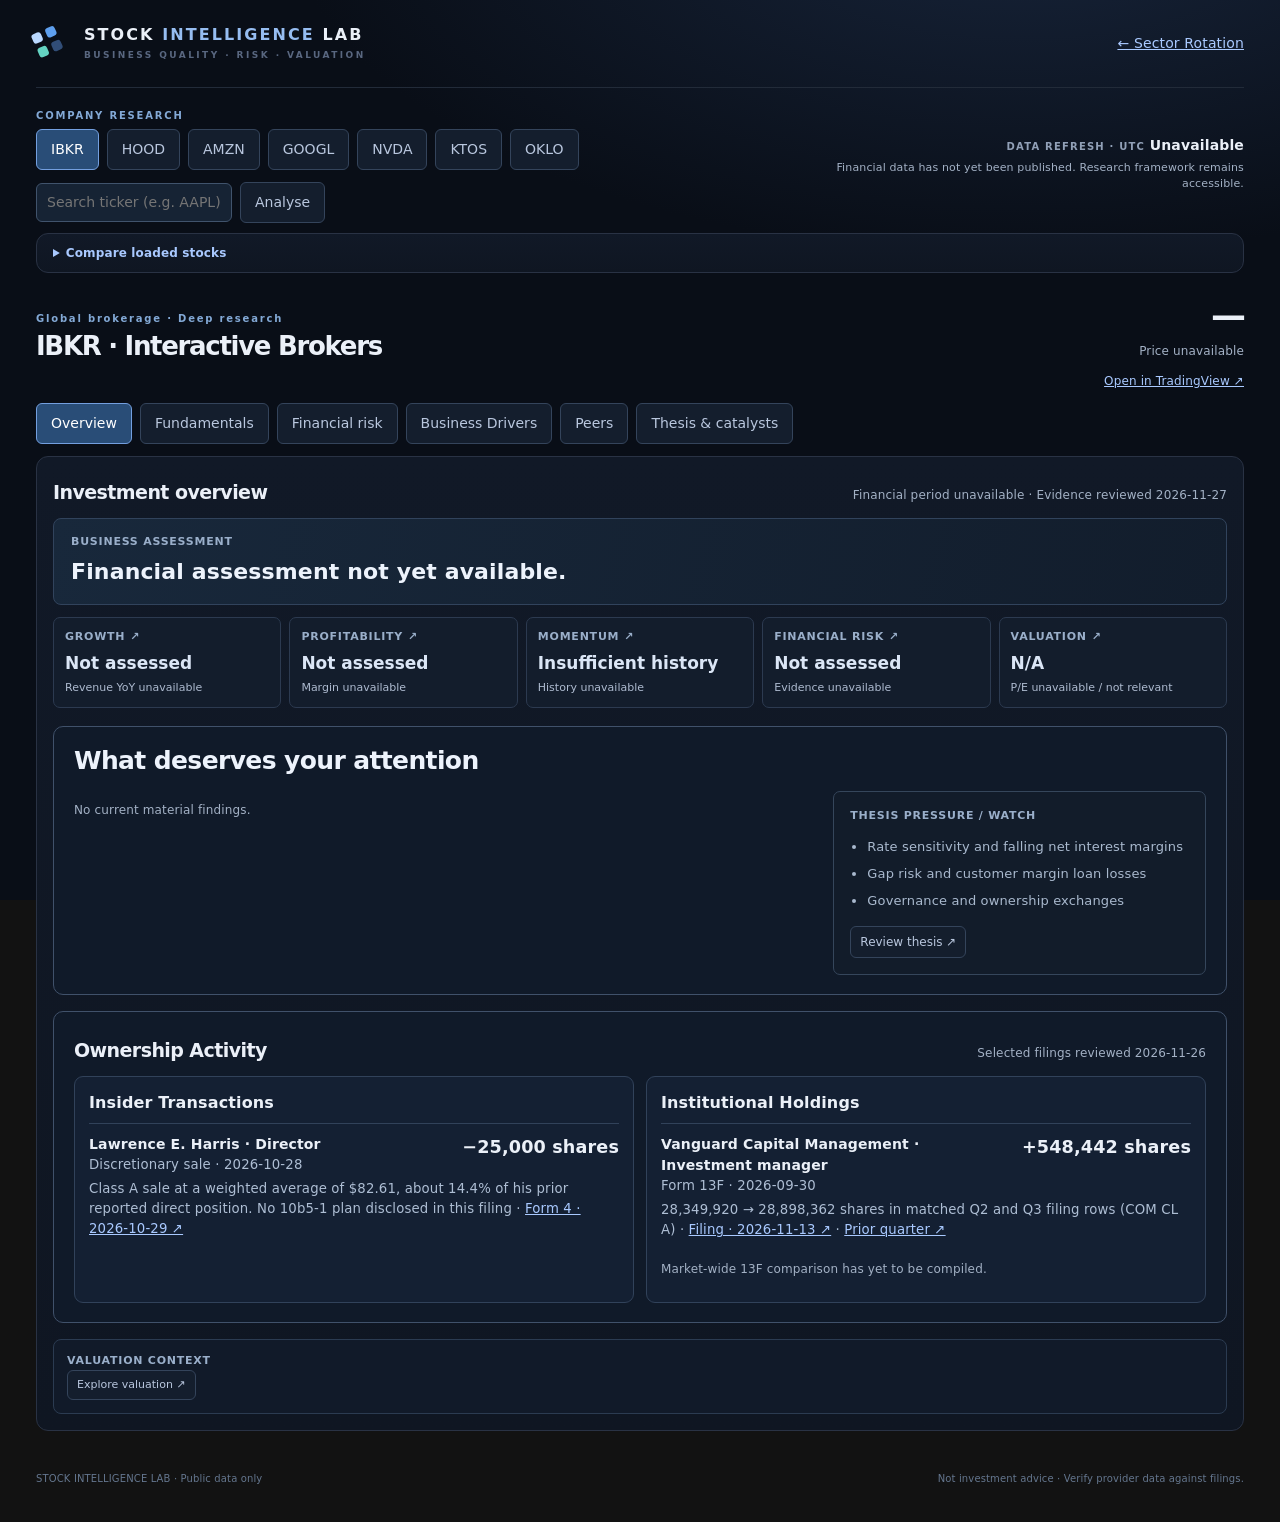
==== sector-rotation-dashboard/site/stocks.html @ 9f92ede5 "Add CME Group and Cboe to Stablish with researched exchange dashboards" ====
<!doctype html>
<html lang="en"><head><meta charset="utf-8"><meta name="viewport" content="width=device-width, initial-scale=1"><meta name="color-scheme" content="dark"><title>Stock Intelligence Lab</title><link rel="stylesheet" href="styles.css?v=3"><link rel="stylesheet" href="stocks.css?v=39"><script src="https://cdn.plot.ly/plotly-3.3.1.min.js" defer></script><script src="stocks.js?v=42" defer></script><script>window.addEventListener('error',function(e){var n=document.getElementById('startup-message');if(n)n.textContent='Dashboard could not initialize. Please reload or report this error: '+(e.message||'script unavailable');},true);</script></head>
<body><div class="app-shell"><header class="site-header"><div class="brand-wrap"><div class="brand-mark" aria-hidden="true"><span></span><span></span><span></span><span></span></div><div><div class="brand-name">STOCK <span>INTELLIGENCE</span> LAB</div><div class="brand-caption">BUSINESS QUALITY · RISK · VALUATION</div></div></div><div class="header-right"><a href="index.html">← Sector Rotation</a></div></header>
<main><section class="stock-toolbar"><div><div class="eyebrow">COMPANY RESEARCH</div><div id="watchlist" class="stock-buttons"></div><form id="ticker-form" class="ticker-form"><input id="ticker-search" aria-label="Stock ticker" placeholder="Search ticker (e.g. AAPL)" maxlength="10" autocomplete="off"><button class="stock-action" type="submit">Analyse</button></form><div id="ticker-feedback" class="ticker-feedback" aria-live="polite"></div></div><div class="stock-fresh"><span class="asof-label">DATA REFRESH · UTC</span> <strong id="freshness">Loading</strong><div id="data-status" class="stock-note"></div></div></section>
<details class="side-card universe-details"><summary>Compare loaded stocks</summary><div class="table-scroll"><table><thead><tr><th>Company</th><th>Period</th><th>Revenue YoY</th><th>Operating margin</th><th>EPS YoY</th><th>Trailing P/E</th></tr></thead><tbody id="overview"></tbody></table></div></details>
<section class="stock-head"><div><div class="eyebrow" id="industry"></div><h1 id="company"></h1><p id="question"></p></div><div class="stock-quote"><div id="price" class="stat-number"></div><div id="price-date" class="stock-note"></div><a id="tradingview-link" class="tv-link" target="_blank" rel="noopener" href="https://www.tradingview.com/">Open in TradingView ↗</a></div></section>
<div id="cards" class="summary-grid" hidden></div><nav class="stock-buttons" id="tabs" aria-label="Research sections"></nav><section class="side-card" id="panel" aria-live="polite"><p id="startup-message">Initializing stock dashboard… If this message persists, reload the page.</p></section>
<footer class="footer"><div>STOCK INTELLIGENCE LAB · Public data only</div><div>Not investment advice · Verify provider data against filings.</div></footer></main></div></body></html>
---- sector-rotation-dashboard/site/styles.css ----
:root{color-scheme:dark;--bg:#090e17;--surface:#101724;--surface2:#141d2c;--border:#293244;--border-soft:#222b39;--text:#ebf0f8;--muted:#8996ae;--faint:#596780;--accent:#c5ddfd;--green:#45d2a6;--cyan:#63bdf8;--orange:#ffbd6b;--red:#f2809b}
*{box-sizing:border-box}
html{scroll-behavior:smooth}
body{margin:0;background:radial-gradient(ellipse 90% 60% at 80% -10%,#17243a 0%,var(--bg) 64%) fixed;color:var(--text);font:14px/1.5 Inter,ui-sans-serif,system-ui,-apple-system,BlinkMacSystemFont,"Segoe UI",sans-serif;letter-spacing:.01em}
button,select,input{font:inherit}button{cursor:pointer}button:focus-visible,select:focus-visible,input:focus-visible{outline:2px solid #a2c9fc;outline-offset:3px}
.app-shell{max-width:1530px;margin:auto;padding:0 36px}
.site-header{height:88px;display:flex;align-items:center;justify-content:space-between;border-bottom:1px solid var(--border-soft)}
.brand-wrap{display:flex;gap:14px;align-items:center}.brand-mark{height:34px;width:34px;display:grid;grid-template-columns:repeat(2,10px);grid-template-rows:repeat(2,10px);gap:5px;transform:rotate(-24deg)}.brand-mark span{border-radius:3px;background:#bad8ff}.brand-mark span:nth-child(2){background:#5e9fee}.brand-mark span:nth-child(3){background:#64d3c2}.brand-mark span:nth-child(4){background:#314d77}
.brand-name{font-size:16px;letter-spacing:.13em;font-weight:850;line-height:1.25}.brand-name span{color:#96bdf1}.brand-caption{font-size:9px;font-weight:700;letter-spacing:.27em;color:var(--faint);margin-top:4px}.header-right{display:flex;align-items:center;gap:26px}.signal-indicator{display:flex;gap:10px;align-items:center;font-weight:700;font-size:11px;color:#b5c4dc;letter-spacing:.07em}.signal-dot{height:8px;width:8px;background:#6d97bf;border-radius:100%;box-shadow:0 0 0 5px #72b1ef12}.signal-indicator.live .signal-dot{background:var(--green);box-shadow:0 0 0 5px #45d2a615}.signal-indicator.demo .signal-dot{background:var(--orange)}.header-divider{width:1px;height:20px;background:var(--border)}.header-hint{font-size:11px;color:#8294b1;letter-spacing:.16em;font-weight:700}.header-hint span{color:#475975;margin:0 7px}
.intro-row{display:flex;align-items:center;justify-content:space-between;gap:25px;padding:43px 0 34px}.eyebrow,.section-kicker{font-size:10px;letter-spacing:.18em;color:#83a9d6;font-weight:850}.eyebrow-line{height:1px;width:24px;background:#6995c2;display:inline-block;vertical-align:middle;margin:0 7px}h1{font-size:clamp(28px,3.4vw,44px);font-weight:720;letter-spacing:-.05em;line-height:1.15;margin:11px 0 10px}h1 em{font-style:normal;color:#98c6ff}.intro-sub{color:#95a3b9;margin:0;font-size:13px}.asof-card{text-align:right;padding:15px 0 12px 24px;flex-shrink:0}.asof-label,.stat-top{color:#91a0b7;letter-spacing:.12em;font-size:10px;font-weight:800}.asof-date{font-size:23px;font-weight:740;letter-spacing:-.035em;margin:5px 0 0}.asof-foot{color:#7789a2;font-size:11px}
.demo-banner,.error-banner{display:flex;align-items:center;gap:16px;padding:13px 17px;border:1px solid #825a2b;background:#3e2d1d;border-radius:8px;margin-bottom:18px;color:#f8d6a3;font-size:12px}.demo-banner strong{font-size:10px;white-space:nowrap;letter-spacing:.09em}.demo-banner[hidden],.error-banner[hidden]{display:none}.error-banner{background:#402632;color:#ffb8c6;border-color:#8d4d65}
.summary-grid{display:grid;grid-template-columns:repeat(4,minmax(0,1fr));gap:13px;margin-bottom:20px}.stat-card{background:linear-gradient(135deg,#141d2c,#101724);border:1px solid var(--border);border-radius:11px;padding:21px 23px 19px;min-height:135px}.stat-top{display:flex;justify-content:space-between;align-items:center}.stat-deco{font-size:17px;color:#6a88ae}.key-dot{width:8px;height:8px;border-radius:100%;display:inline-block}.key-dot.leading{background:var(--green)}.key-dot.improving{background:var(--cyan)}.stat-number{font-size:35px;font-weight:730;letter-spacing:-.055em;line-height:1.22;margin-top:7px}.stat-desc{font-size:11px;color:#7f8ea8;margin-top:5px}
.content-grid{display:grid;grid-template-columns:minmax(0,1fr) 340px;gap:18px;align-items:stretch}.visual-card,.side-card,.timeline-card,.ranking-card{border:1px solid var(--border);background:linear-gradient(180deg,#111927,#0f1622);border-radius:12px}.visual-card{min-width:0;overflow:hidden}.panel-heading{padding:25px 27px 21px;display:flex;justify-content:space-between;align-items:center;gap:15px}.panel-heading h2,.side-card h2,.timeline-head h2{margin:5px 0 0;font-size:19px;font-weight:680;letter-spacing:-.03em}.title-suffix{font-size:9px;border:1px solid #33506d;color:#83bbf5;border-radius:4px;padding:4px 6px;margin-left:8px;vertical-align:middle;letter-spacing:.08em}.icon-button{color:#92a8c7;background:transparent;border:1px solid var(--border);border-radius:7px;padding:7px 11px;font-size:15px}.icon-button span{font-size:11px;margin-left:5px}.icon-button:hover,.step-button:hover{border-color:#759aca;color:#d3e5fb}.controls-row{display:flex;gap:16px;align-items:end;padding:0 27px 12px;flex-wrap:wrap}.control-group{display:flex;flex-direction:column;gap:7px;color:#73869e;font-weight:800;letter-spacing:.12em;font-size:10px}select{appearance:none;border:1px solid #334159;background:#1b2637;color:#e2edf8;padding:10px 32px 10px 12px;min-width:148px;border-radius:7px;font-size:12px;font-weight:650;letter-spacing:0;background-image:url("data:image/svg+xml,%3Csvg xmlns='http://www.w3.org/2000/svg' width='10' height='7'%3E%3Cpath d='M1 1l4 4 4-4' fill='none' stroke='%239eb0c7' stroke-width='1.4'/%3E%3C/svg%3E");background-repeat:no-repeat;background-position:right 12px center}.panel-help{color:#6c829e;margin-left:auto;font-size:10px;white-space:nowrap;margin-bottom:10px}.help-icon{border:1px solid #536880;border-radius:50%;width:13px;height:13px;display:inline-flex;align-items:center;justify-content:center;font-size:9px;margin-right:3px}
.chart{width:100%;height:580px;min-height:420px}.chart .modebar{right:12px !important}.chart-foot{display:flex;align-items:center;justify-content:space-between;gap:12px;border-top:1px solid #243043;padding:15px 25px;color:#6e8199;font-size:9px;font-weight:800;letter-spacing:.09em;flex-wrap:wrap}.axis-x{color:#80b6fc}.axis-y{color:#64d7ab}.axis-divider{color:#45566b;margin:0 9px}.arrow-icon{color:#9eb9d9;margin-left:4px}
.side-column{display:flex;flex-direction:column;gap:18px}.side-card{padding:25px 22px}.side-title-row{display:flex;justify-content:space-between;align-items:center;gap:8px}.side-title-row h2{margin-top:6px}.side-description{font-size:11px;color:#8294ab;margin:10px 0 15px}.text-button{border:0;background:none;color:#a1c8fa;font-size:11px;padding:2px 0;font-weight:700}.text-button:hover{text-decoration:underline}.sector-filters{display:grid;grid-template-columns:1fr 1fr;gap:9px}.sector-filter{display:flex;align-items:center;gap:8px;text-align:left;padding:10px 9px;min-height:43px;border:1px solid #35435a;background:#172233;border-radius:7px;color:#c8d7e9;transition:background .12s,border .12s,opacity .12s}.sector-filter:hover{border-color:#7f9abd}.sector-filter[aria-pressed="false"]{background:#111a28;opacity:.48;color:#889ab3}.sector-ticker{font-size:12px;font-weight:800;letter-spacing:.025em}.sector-dot{height:7px;width:7px;flex:none;border-radius:50%;background:#647895}.sector-filter[aria-pressed="true"] .sector-dot{background:var(--green)}.filter-footer{display:flex;justify-content:space-between;align-items:center;margin-top:20px;gap:8px}.filter-footer span{font-size:10px;color:#5f728c}.movers-card{flex:1;min-height:200px}.moves-list{display:flex;flex-direction:column;gap:12px;margin-top:20px}.move-row{padding:11px 12px;border:1px solid #29394c;background:#14202e;border-radius:7px}.move-top{display:flex;justify-content:space-between;align-items:center;gap:6px}.move-sym{font-size:12px;font-weight:850}.move-now{color:#a8b9d1;font-size:10px}.move-desc{font-size:11px;color:#8d9eb5;margin-top:5px}.move-arrow{color:#7da6d1;margin:0 4px}.small-note{font-size:10px;color:#718198;line-height:1.45;margin:18px 0 0}.empty-moves{color:#7890aa;font-size:12px;padding:14px 0}
.timeline-card{padding:25px 28px 22px;margin-top:18px}.timeline-head{display:flex;align-items:center;justify-content:space-between;gap:12px}.timeline-date{background:#1c2b40;border:1px solid #39506b;color:#c8dffc;font-weight:800;font-size:13px;padding:9px 15px;border-radius:7px;letter-spacing:.04em}.timeline-controls{display:flex;align-items:center;gap:13px;margin-top:22px}.play-button,.step-button,.latest-button{background:#1b2b40;border:1px solid #405674;color:#d4e5fa;padding:10px 15px;border-radius:7px;white-space:nowrap;font-weight:750;font-size:12px}.play-button{background:#a9cef7;color:#102136;border-color:#a9cef7;min-width:98px}.play-button span{margin-left:5px}.step-button{font-size:24px;line-height:20px;padding:7px 13px}.latest-button{margin-left:8px}.timeline-controls input[type=range]{width:100%;flex:1;min-width:70px;accent-color:#9fcefc;cursor:pointer}.timeline-range-labels{display:flex;justify-content:space-between;gap:9px;font-size:10px;color:#657a96;font-weight:700;letter-spacing:.08em;margin:10px 135px 0 140px}
.ranking-card{margin-top:18px;overflow:hidden}.ranking-heading{padding-bottom:18px}.rank-caption{font-size:10px;font-weight:760;color:#617893;letter-spacing:.065em}.table-scroll{overflow-x:auto}table{border-collapse:collapse;width:100%;white-space:nowrap}thead{background:#141e2c;border-top:1px solid #293546;border-bottom:1px solid #293546}th{padding:13px 25px;font-size:10px;font-weight:800;letter-spacing:.1em;color:#8192ab;text-align:left}th button{border:0;background:none;color:inherit;font-size:inherit;font-weight:inherit;letter-spacing:inherit;cursor:pointer;padding:0}th button.active-sort{color:#c5e0fd}.sort-hint{color:#506981;margin-left:4px}.right{text-align:right}td{padding:15px 25px;border-bottom:1px solid #243042;color:#c8d6e8;font-size:12px;font-variant-numeric:tabular-nums}tbody tr:last-child td{border-bottom:0}tbody tr:hover{background:#1b293b;cursor:pointer}tbody tr.spotlight{background:#223451}tbody tr:focus-visible{outline:2px solid #9dcfff;outline-offset:-2px}.ticker-cell{display:flex;align-items:center;gap:12px}.ticker-avatar{background:#20334c;border:1px solid #34506d;color:#bcd7fc;display:inline-flex;align-items:center;justify-content:center;width:35px;height:29px;border-radius:5px;font-size:10px;font-weight:800}.ticker-main{font-size:12px;font-weight:820;color:#e0ecf8}.ticker-secondary{font-size:10px;color:#73849e;margin-top:2px}.q-pill{display:inline-flex;align-items:center;gap:6px;padding:5px 9px;border-radius:4px;font-size:10px;font-weight:800;background:#182d2b;color:var(--green)}.q-pill.weakening{background:#342d26;color:var(--orange)}.q-pill.lagging{background:#352632;color:var(--red)}.q-pill.improving{background:#1a2d3d;color:var(--cyan)}.q-pill::before{content:"";width:5px;height:5px;border-radius:50%;background:currentColor}.pos{color:#67ddae}.neg{color:#f491a7}.number-cell{font-size:12px;font-weight:750}.loading-table{text-align:center;color:#7186a1;padding:32px}.sparkline{display:inline-block;width:86px;height:25px;vertical-align:middle}.sparkline polyline{stroke:#8aaaca;fill:none;stroke-width:1.8;stroke-linecap:round;stroke-linejoin:round}
.footer{display:flex;align-items:center;justify-content:space-between;gap:15px;padding:30px 0 36px;margin-top:10px;color:#64768e;font-size:10px;flex-wrap:wrap}.footer strong{color:#a4b8d2;font-weight:850;letter-spacing:.12em}.footer-dot{padding:0 9px;color:#47617b}
@media(max-width:1150px){.content-grid{grid-template-columns:minmax(0,1fr) 290px}.sector-filters{grid-template-columns:1fr 1fr}.side-card{padding:22px 16px}.chart{height:540px}.app-shell{padding:0 24px}.stat-card{padding:19px 16px}.stat-desc{font-size:10px}}
@media(max-width:900px){.content-grid{grid-template-columns:1fr}.side-column{display:grid;grid-template-columns:1fr 1fr}.chart{height:540px}.sector-filters{grid-template-columns:repeat(3,1fr)}.timeline-range-labels{margin-left:0;margin-right:0}.panel-help{margin-left:0}}
@media(max-width:660px){.app-shell{padding:0 14px}.site-header{height:73px}.brand-name{font-size:13px}.brand-caption{font-size:7px}.brand-mark{transform:rotate(-24deg) scale(.78);margin-left:-2px;margin-right:-4px}.header-divider,.header-hint{display:none}.signal-indicator{font-size:9px}.intro-row{padding:30px 0 23px;align-items:end}.intro-sub{max-width:290px;font-size:12px}.asof-card{padding:0 0 2px}.asof-label{font-size:8px}.asof-date{font-size:16px}.asof-foot{font-size:9px}.summary-grid{grid-template-columns:repeat(2,minmax(0,1fr));gap:9px}.stat-card{min-height:115px;padding:15px}.stat-number{font-size:29px}.stat-top{font-size:9px}.stat-desc{font-size:10px}.panel-heading{padding:18px 16px}.panel-heading h2{font-size:16px}.controls-row{padding:0 14px 8px;gap:10px}.control-group{flex:1;min-width:125px}.control-group select{width:100%;min-width:0}.panel-help{display:none}.chart{height:410px;min-height:400px}.chart-foot{padding:13px 16px;font-size:8px}.side-column{display:flex}.sector-filters{grid-template-columns:repeat(2,1fr)}.side-card{padding:20px 17px}.timeline-card{padding:22px 16px}.timeline-head h2{font-size:16px}.timeline-date{font-size:11px;padding:6px 9px}.timeline-controls{gap:6px;flex-wrap:wrap}.play-button{min-width:80px}.step-button{padding:6px 9px}.latest-button{padding:9px;font-size:10px;margin-left:0}.timeline-controls input[type=range]{order:1;flex-basis:100%;margin:8px 0}.timeline-range-labels{font-size:8px}.ranking-heading{align-items:start}.rank-caption{font-size:8px;text-align:right;max-width:130px}.ranking-card th,.ranking-card td{padding:12px 14px}.footer{font-size:9px;padding-bottom:22px}.demo-banner{align-items:start;flex-direction:column;gap:5px} }

.sector-name-sr{position:absolute;width:1px;height:1px;overflow:hidden;clip:rect(0,0,0,0)}

.sector-filters.full-names{grid-template-columns:1fr}.sector-filters.full-names .sector-ticker{overflow-wrap:anywhere}.sector-dot{width:9px;height:9px}.sector-filter[aria-pressed="false"] .sector-dot{opacity:.45}

/* Compact standings: keep all ten trading-context columns visible on desktop. */
#standings-table th,#standings-table td{padding:10px clamp(5px,0.7vw,12px);letter-spacing:0}
#standings-table th{font-size:10px}
#standings-table td{font-size:11px}
#standings-table .ticker-cell{gap:6px}
#standings-table .ticker-main{max-width:118px;white-space:normal;line-height:1.25;font-size:11px}
#standings-table .ticker-avatar{flex-shrink:0}
#standings-table .q-pill{padding:4px 6px;font-size:9px;gap:4px}
#standings-table .sort-hint{margin-left:2px;font-size:9px}
#standings-table .direction-cell{text-align:center;font-size:19px;line-height:1;color:#cbdcf0}
.pace{display:inline-block;font-size:11px;font-weight:750}
.pace-crawl{color:#9aa8bc}.pace-walk{color:#8ec9f5}.pace-run{color:#ffd28a}
---- sector-rotation-dashboard/site/stocks.css ----
a{color:#a9c9ff}.stock-buttons{display:flex;flex-wrap:wrap;gap:8px;margin:12px 0}.stock-buttons button,.stock-action{font:inherit;color:#b9c7de;background:#141e2d;border:1px solid #34445b;border-radius:6px;padding:9px 14px;cursor:pointer}.stock-buttons button[aria-pressed=true]{background:#294d77;color:#fff;border-color:#739fdf}.stock-head{display:flex;justify-content:space-between;align-items:center;margin:28px 0 12px;gap:12px}.stock-head h1{font-size:30px;margin:6px 0}.stock-head p{color:#aebbd0;max-width:850px}.stock-grid{display:grid;grid-template-columns:repeat(auto-fit,minmax(260px,1fr));gap:14px;margin:14px 0}.stock-item{padding:16px;border:1px solid #2b3b51;border-radius:8px;background:#111a29}.stock-item h3{font-size:14px;color:#d5e2f5;margin:0 0 10px}.stock-item p,.stock-item li{line-height:1.6;font-size:13px;color:#b9c7da}.stock-chart{height:320px;min-width:0}.stock-note{color:#a3b1c5;font-size:12px;line-height:1.5;margin:10px 0}.stock-warn{color:#e3b77a}.stock-good{color:#7bd8b2}#panel h2{margin-bottom:12px}#panel table{width:100%}#panel textarea{width:100%;min-height:150px;color:#e3ecfa;background:#0b101a;border:1px solid #34445b;padding:12px;border-radius:6px;font:inherit;box-sizing:border-box}#panel label{display:block;margin:12px 0}#panel select{padding:8px}#overview tr{cursor:pointer}#overview tr:hover{background:#1d2d40}@media(max-width:700px){.stock-head{align-items:flex-start;flex-direction:column}.stock-chart{height:260px}.header-right{font-size:12px}}
/* Overview v2: compact, visual, drill-down first */
.stock-toolbar{display:flex;align-items:center;justify-content:space-between;gap:20px;margin:20px 0 10px}.stock-toolbar .stock-buttons{margin:6px 0}.stock-fresh{text-align:right;max-width:390px}.stock-fresh .stock-note{margin:4px 0;font-size:11px}.universe-details{padding:10px 16px!important;margin:0 0 12px}.universe-details summary{cursor:pointer;color:#a9c9ff;font-size:12px;font-weight:600}.universe-details[open] summary{margin-bottom:12px}.stock-head{margin:15px 0 10px}.stock-head h1{font-size:26px}.stock-head p{margin:4px 0;font-size:13px}.stock-quote{text-align:right;white-space:nowrap}.stock-quote .stock-note{margin:4px 0}.overview-panel{padding:16px!important}.overview-caption{display:flex;justify-content:space-between;align-items:baseline;gap:10px}.overview-caption span{font-size:12px;color:#a3b1c5}.overview-grid{display:grid;grid-template-columns:repeat(4,minmax(0,1fr));gap:10px}.overview-tile{display:flex;flex-direction:column;align-items:stretch;gap:6px;min-width:0;text-align:left;padding:14px;background:#111a29;border:1px solid #2b3b51;border-radius:8px;color:#c6d2e4;font:inherit;cursor:pointer;transition:border-color .15s,background .15s}.overview-tile:hover,.overview-tile:focus-visible{border-color:#739fdf;background:#18263b}.tile-kicker{font-size:11px;letter-spacing:.07em;text-transform:uppercase;font-weight:650;color:#9aafca;display:flex;justify-content:space-between;gap:5px}.tile-value{font-size:26px;font-weight:700;line-height:1.2;color:#e3ecfa;font-variant-numeric:tabular-nums}.tile-value.positive{color:#7bd8b2}.tile-value.negative{color:#f09595}.tile-value.caution{color:#e3b77a}.tile-context{font-size:12px;line-height:1.45;color:#aebbd0;min-height:34px}.tile-extra{font-size:12px;color:#a3b1c5;line-height:1.4;min-height:36px;margin-top:auto}.mini-spark{width:100%;height:42px;margin-top:auto;overflow:visible}.spark-empty{height:42px;font-size:11px;color:#78899f;display:flex;align-items:center}.overview-bottom{display:grid;grid-template-columns:1.5fr 1fr;gap:12px;margin-top:12px}.overview-bottom>div{border:1px solid #2b3b51;border-radius:8px;padding:12px 14px;background:#111a29}.overview-bottom ul{margin:7px 0 0;padding-left:18px;color:#b9c7da;font-size:12px;line-height:1.6}.overview-bottom p{font-size:13px;color:#b9c7da;margin:8px 0}.overview-bottom .stock-action{font-size:12px;padding:6px 9px;margin-top:4px}#cards[hidden]{display:none!important}@media(max-width:1000px){.overview-grid{grid-template-columns:repeat(2,minmax(0,1fr))}}@media(max-width:600px){.stock-toolbar{align-items:flex-start;flex-direction:column;gap:6px}.stock-fresh{text-align:left}.overview-bottom{grid-template-columns:1fr}.overview-tile{padding:10px}.tile-value{font-size:21px}.tile-context{min-height:0}.stock-quote{text-align:left}}

/* Hybrid cockpit + thesis intelligence */
.assessment-banner{padding:15px 17px;border:1px solid #31435c;background:linear-gradient(105deg,#18283b,#121d2c);border-radius:8px;margin:0 0 12px}.assessment-banner h3{font-size:22px;color:#edf3fc;margin:7px 0 4px;line-height:1.25}.assessment-banner p{font-size:13px;line-height:1.5;color:#b9c7db;margin:4px 0}.assessment-banner .assessment-question{color:#91a7c4;font-size:12px}.summary-strip{display:grid;grid-template-columns:repeat(5,minmax(0,1fr));gap:8px;margin-bottom:18px}.summary-tile{background:#131d2c;border:1px solid #2c3a50;border-radius:7px;padding:11px;text-align:left;color:#dbe6f6;display:flex;flex-direction:column;gap:7px;cursor:pointer;min-width:0;font:inherit}.summary-tile:hover,.quarter-chart:hover,.finding:hover,.summary-tile:focus-visible,.quarter-chart:focus-visible,.finding:focus-visible{border-color:#739fdf;background:#1a2940}.summary-tile strong{font-size:17px;line-height:1.2;overflow-wrap:anywhere}.summary-tile .tile-context{min-height:0;font-size:11px}.positive{color:#70d5bd}.negative{color:#ef9299}.caution{color:#e8b365}.hybrid-main{display:grid;grid-template-columns:minmax(0,1.45fr) minmax(0,1fr);gap:16px;margin:8px 0 16px}.momentum-block,.findings-block{min-width:0}.hybrid-main .section-kicker{margin:0 0 9px}.four-chart-grid{display:grid;grid-template-columns:repeat(2,minmax(0,1fr));gap:9px}.quarter-chart{display:flex;flex-direction:column;gap:7px;background:#111a29;border:1px solid #2b3b51;border-radius:8px;color:#cbd8eb;text-align:left;padding:11px;min-width:0;cursor:pointer;font:inherit}.quarter-chart svg{width:100%;height:auto;max-height:135px;overflow:visible}.chart-caption{font-size:10px;color:#91a4bf}.findings-list{display:grid;gap:6px}.finding{display:grid;grid-template-columns:9px 1fr 12px;gap:9px;align-items:start;padding:10px;background:#111a29;border:1px solid #2b3b51;border-radius:7px;text-align:left;color:#dbe6f6;cursor:pointer;font:inherit}.finding strong{display:block;font-size:12px;line-height:1.4}.finding small{display:block;font-size:11px;color:#a9b9ce;line-height:1.45;margin-top:3px}.finding-dot{width:7px;height:7px;border-radius:50%;margin-top:5px;background:#8093aa}.finding-dot.positive{background:#70d5bd}.finding-dot.caution{background:#e8b365}.finding-arrow{color:#8093aa}.diligence{margin-top:9px;padding:10px 12px;border:1px solid #2b3b51;border-radius:7px;background:#111a29}.diligence ul{padding-left:17px;margin:7px 0;font-size:11px;line-height:1.5;color:#a9b9ce}.hybrid-bottom{display:grid;grid-template-columns:1fr 1fr;gap:12px}.valuation-visual,.drilldown{padding:13px;background:#111a29;border:1px solid #2b3b51;border-radius:8px;min-width:0}.valuation-visual>strong{display:block;font-size:24px;color:#e3ecfa;margin:8px 0}.valuation-sub{font-size:13px;font-weight:400;color:#9aafca}.valuation-visual svg{width:100%;max-height:98px}.valuation-visual p,.drilldown p{font-size:11px;line-height:1.5;color:#a9b9ce;margin:5px 0 9px}.drill-grid{display:grid;grid-template-columns:1fr 1fr;gap:7px;margin:12px 0}.drill-grid button{text-align:left;font-size:11px;padding:8px}.diligence button,.valuation-visual button{font-size:11px;padding:6px 9px}.stock-fresh{max-width:420px}@media(max-width:1100px){.summary-strip{grid-template-columns:repeat(3,minmax(0,1fr))}}@media(max-width:800px){.hybrid-main,.hybrid-bottom{grid-template-columns:1fr}.summary-strip{grid-template-columns:repeat(3,minmax(0,1fr))}}@media(max-width:480px){.summary-strip{grid-template-columns:repeat(2,minmax(0,1fr))}.quarter-chart{padding:6px}.quarter-chart .tile-kicker{font-size:9px}.assessment-banner h3{font-size:18px}}

/* v5: attention-led overview; no duplicate charts or drilldown navigation */
.attention-section{margin:14px 0 16px;padding:19px 20px;border:1px solid #40516a;border-radius:10px;background:#101a29}.attention-heading{display:flex;align-items:center;justify-content:space-between;gap:12px;margin-bottom:15px}.attention-heading .section-kicker{margin-bottom:5px;color:#a4b8d2}.attention-heading h2{font-size:25px;line-height:1.2;color:#edf3fc;margin:0!important;letter-spacing:-.025em}.attention-count{font-size:12px;color:#a6b8cf;white-space:nowrap}.attention-content{display:grid;grid-template-columns:minmax(0,2fr) minmax(245px,1fr);gap:14px;align-items:start}.attention-content .findings-list{grid-template-columns:repeat(2,minmax(0,1fr));gap:11px}.attention-content .finding{grid-template-columns:34px minmax(0,1fr) 10px;gap:11px;min-height:124px;padding:15px;background:#172235;border:1px solid #32455d;border-left:3px solid #8194ad;align-items:start}.attention-content .finding-caution{background:#241f1c;border-color:#594632;border-left-color:#e8b365}.attention-content .finding-positive{background:#142722;border-color:#2f5149;border-left-color:#70d5bd}.attention-content .finding:hover,.attention-content .finding:focus-visible{border-color:#8db4e9;filter:brightness(1.12)}.finding-symbol{display:grid;place-items:center;width:32px;height:32px;background:#253449;color:#b9c9dd;border-radius:7px;font-size:21px;font-weight:750}.finding-caution .finding-symbol{background:#463625;color:#f2c37f}.finding-positive .finding-symbol{background:#22443a;color:#86e2c6}.finding-label{display:block;font-size:9px;font-weight:700;letter-spacing:.07em;color:#a7b9ce;margin-bottom:5px}.finding-caution .finding-label{color:#e8b365}.finding-positive .finding-label{color:#70d5bd}.attention-content .finding strong{font-size:16px;line-height:1.25;color:#edf3fc}.attention-content .finding small{font-size:13px;line-height:1.5;color:#c3cfdf;margin-top:7px}.attention-content .finding-arrow{font-size:20px;line-height:1.1}.attention-content .diligence{margin:0;padding:16px;background:#121c2a;border-color:#35465b}.attention-content .diligence .tile-kicker{font-size:11px}.attention-content .diligence ul{font-size:13px;line-height:1.55;margin:12px 0;padding-left:17px}.attention-content .diligence li+li{margin-top:7px}.attention-content .diligence button{font-size:12px;margin-top:3px}.valuation-section{margin-top:12px}.valuation-section .valuation-visual{max-width:none}.valuation-section .valuation-visual svg{max-width:520px;display:block}.detail-quarter-grid{grid-template-columns:repeat(4,minmax(0,1fr));margin:9px 0 18px}.assessment-banner .assessment-question{font-size:13px;margin-top:7px}@media(max-width:1100px){.attention-content{grid-template-columns:1fr}.attention-content .diligence{margin-top:2px}.detail-quarter-grid{grid-template-columns:repeat(2,minmax(0,1fr))}}@media(max-width:650px){.attention-section{padding:13px}.attention-heading{align-items:flex-start;flex-direction:column;gap:5px}.attention-heading h2{font-size:21px}.attention-content .findings-list{grid-template-columns:1fr}.attention-content .finding{min-height:0;padding:12px}.attention-content .finding strong{font-size:15px}}

/* v6: fundamentals — analytical findings and trend-coloured financials */
.fund-section{margin:20px 0 26px}.fund-section h3{font-size:20px;color:#e2ebf8;margin:6px 0 12px}.fund-findings{display:grid;grid-template-columns:repeat(3,minmax(0,1fr));gap:10px}.fund-finding{background:#131e2d;border:1px solid #33435a;border-left:3px solid #8093aa;border-radius:8px;padding:14px;min-width:0}.fund-finding.caution{border-left-color:#e8b365;background:#241f1c}.fund-finding.positive{border-left-color:#70d5bd;background:#142722}.fund-finding-top{display:flex;flex-direction:column;gap:5px}.fund-finding-top strong{font-size:15px;color:#e3ecf9}.fund-finding-top span{font-size:11px;color:#aebfd5;font-weight:650;text-transform:uppercase;letter-spacing:.04em}.fund-finding.caution .fund-finding-top span{color:#e8b365}.fund-finding.positive .fund-finding-top span{color:#70d5bd}.fund-finding p{font-size:13px;color:#b9c8db;line-height:1.5;margin:8px 0 0}.fund-table th[scope=row]{text-align:left;text-transform:none;letter-spacing:0;font-size:12px;font-weight:600;color:#d9e4f3;white-space:nowrap}.fund-table td{text-align:right;font-variant-numeric:tabular-nums;white-space:nowrap;font-weight:550}.fund-table thead th:not(:first-child){text-align:right}.trend-good{color:#70d5bd!important}.trend-bad{color:#ef9299!important}.trend-muted{color:#a6b3c6!important}.trend-investigate{color:#e8b365!important}.trend-legend{display:flex;flex-wrap:wrap;gap:18px;font-size:12px;margin:0 0 12px}.trend-legend span:before{content:'●';margin-right:6px;font-size:10px}.fund-table-heading{display:flex;justify-content:space-between;align-items:center;gap:12px}.fund-table-heading label{font-size:12px;color:#a9b9ce}.fund-table-heading select{margin-left:6px}.fund-section .table-scroll{border:1px solid #2b3b51;border-radius:8px}.fund-table th[scope=row]{position:sticky;left:0;background:#152031;z-index:1}@media(max-width:1050px){.fund-findings{grid-template-columns:repeat(2,minmax(0,1fr))}}@media(max-width:600px){.fund-findings{grid-template-columns:1fr}.fund-table-heading{align-items:flex-start;flex-direction:column;gap:0}}

/* v8 — financial risk intelligence */
.risk-intro{font-size:13px;color:#a8b9d0;margin:0 0 18px}.risk-section{margin:22px 0 26px}.risk-section h3{font-size:22px;color:#edf3fc;margin:5px 0 14px}.risk-map{display:grid;grid-template-columns:repeat(3,minmax(0,1fr));gap:10px}.risk-map-item,.risk-priority,.stress-card{background:#131e2d;border:1px solid #32435b;border-left:3px solid #778da8;border-radius:8px;padding:15px;min-width:0}.risk-map-top{display:flex;justify-content:space-between;gap:10px;align-items:flex-start}.risk-map-top strong{color:#dce7f6;font-size:14px}.risk-map-top span{font-size:11px;font-weight:700;text-transform:uppercase;letter-spacing:.03em;color:#9aafca}.risk-metric{font-size:22px;font-weight:700;color:#e3ecfa;line-height:1.25;margin:10px 0 6px;overflow-wrap:anywhere}.risk-map-item small{font-size:12px;color:#a8b9ce;line-height:1.45}.risk-clear{border-left-color:#70d5bd}.risk-clear .risk-map-top span,.risk-clear>strong{color:#70d5bd}.risk-watch,.risk-structural{border-left-color:#e8b365;background:#241f1c}.risk-watch .risk-map-top span,.risk-structural .risk-map-top span,.risk-watch>strong,.risk-structural>strong{color:#e8b365}.risk-high{border-left-color:#ef9299;background:#2b2028}.risk-high .risk-map-top span,.risk-high>strong{color:#ef9299}.risk-unknown{border-left-color:#67798f}.risk-unknown .risk-metric{color:#9aafca}.risk-focus{background:#101a29;border:1px solid #40516a;border-radius:10px;padding:18px}.risk-priority-grid{display:grid;grid-template-columns:repeat(2,minmax(0,1fr));gap:12px}.risk-priority h4{font-size:18px;margin:8px 0;color:#edf3fc}.risk-priority p{font-size:13px;color:#c3cfdf;line-height:1.55;margin:10px 0}.risk-next{border-top:1px solid #3f4b5d;margin-top:14px;padding-top:12px}.risk-next strong{font-size:10px;color:#a6b9d0;letter-spacing:.06em}.risk-next p{margin:6px 0}.risk-cite{display:inline-block;color:#9db5d4;font-size:11px;margin-top:7px}.risk-bars{display:grid;gap:9px;margin:14px 0}.risk-bar-label{display:flex;justify-content:space-between;gap:6px;font-size:12px;color:#a9bad0}.risk-bar-label strong{color:#dce7f6}.risk-bar-track{height:8px;background:#354258;border-radius:4px;overflow:hidden;margin-top:5px}.risk-bar-track span{display:block;height:100%;border-radius:4px}.risk-unassessed{font-size:12px;color:#a9b9ce;margin-top:15px}.risk-unassessed ul{display:grid;grid-template-columns:repeat(2,minmax(0,1fr));gap:5px 20px;padding-left:18px;margin:8px 0}.stress-grid{display:grid;grid-template-columns:repeat(2,minmax(0,1fr));gap:12px}.stress-card h3{font-size:16px;margin:0 0 7px}.stress-card p{font-size:12px;color:#a9b9ce;line-height:1.5}.stress-card label{display:flex!important;justify-content:space-between;gap:10px;color:#c6d5e9;font-size:12px}.stress-card input[type=range]{width:100%;accent-color:#79a4df}.stress-card input[type=number]{box-sizing:border-box;width:100%;background:#0d1522;border:1px solid #3c4e65;color:#dce7f6;padding:8px;border-radius:5px}.stress-output{background:#0d1522;border:1px solid #2e4057;border-radius:7px;margin-top:12px;padding:12px;min-height:70px}.stress-output span,.stress-output small{display:block;font-size:12px;color:#a9b9ce;line-height:1.4}.stress-output strong{display:block;font-size:25px;color:#e8b365;margin:5px 0}.risk-history th[scope=row]{text-transform:none;letter-spacing:0;font-size:12px;text-align:left;white-space:nowrap}.risk-history td{padding:4px!important}.risk-history-cell{border-left:3px solid #778da8;border-radius:5px;padding:9px 12px;background:#162132;min-width:95px}.risk-history-cell.risk-clear{border-left-color:#70d5bd;background:#142b27}.risk-history-cell.risk-watch,.risk-history-cell.risk-structural{border-left-color:#e8b365;background:#2c241b}.risk-history-cell.risk-high{border-left-color:#ef9299;background:#302029}.risk-history-cell strong,.risk-history-cell small{display:block;font-size:11px;line-height:1.45}.risk-history-cell small{color:#a9b9ce;margin-top:3px}.risk-method{border:1px solid #32435b;padding:12px;border-radius:7px;font-size:12px;color:#a9b9ce;line-height:1.6}.risk-method summary{cursor:pointer;color:#a9c9ff}@media(max-width:900px){.risk-map{grid-template-columns:repeat(2,minmax(0,1fr))}}@media(max-width:650px){.risk-map,.risk-priority-grid,.stress-grid,.risk-unassessed ul{grid-template-columns:1fr}.risk-focus{padding:12px}}

/* v9 business KPI dashboard */
.kpi-section{margin:22px 0 28px}.kpi-section h3{font-size:22px;color:#edf3fc;margin:6px 0 14px}.kpi-tiles,.kpi-milestones{display:grid;grid-template-columns:repeat(4,minmax(0,1fr));gap:10px}.kpi-milestones{grid-template-columns:repeat(3,minmax(0,1fr))}.kpi-tile{background:#131e2d;border:1px solid #32435b;border-radius:8px;padding:14px;min-width:0}.kpi-tile>div{font-size:12px;color:#aebfd5;font-weight:600}.kpi-tile>strong{display:block;font-size:26px;color:#e3ecfa;margin:8px 0 5px;line-height:1.2}.kpi-tile>small{font-size:11px;color:#a5b6cc;line-height:1.45}.kpi-tile p{font-size:12px;color:#a9b9ce;line-height:1.45;margin:8px 0 0}.kpi-tile .kpi-milestone-title{font-size:16px;line-height:1.4}.kpi-economics{display:grid;grid-template-columns:1.2fr 1fr;gap:22px;border:1px solid #32435b;border-radius:9px;background:#131e2d;padding:16px}.kpi-mix{display:flex;align-items:center;gap:16px;flex-wrap:wrap}.kpi-donut{width:145px;height:145px;border-radius:50%;display:grid;place-items:center;flex:none}.kpi-donut>div{background:#131e2d;border-radius:50%;width:105px;height:105px;display:flex;flex-direction:column;align-items:center;justify-content:center;color:#dce7f6}.kpi-donut strong{font-size:18px}.kpi-donut small{font-size:11px;color:#a9b9ce}.kpi-mix-legend{display:grid;gap:8px;flex:1;min-width:200px}.kpi-mix-legend>div{display:grid;grid-template-columns:9px 1fr auto auto;align-items:center;gap:7px;font-size:11px;color:#c5d0df}.kpi-mix-legend i{width:8px;height:8px;border-radius:2px}.kpi-mix-legend b{white-space:nowrap;color:#dce7f6}.kpi-mix-legend small{color:#a9b9ce;white-space:nowrap}.kpi-growth{display:grid;gap:12px;margin-top:12px}.kpi-signed-track{position:relative;height:10px;border-radius:4px;background:#29394e;margin-top:5px;overflow:hidden}.kpi-signed-track i{position:absolute;left:50%;width:1px;height:100%;background:#879ab2}.kpi-signed-track span{position:absolute;height:100%}.kpi-signed-track .positive{left:50%;background:#70a6b7}.kpi-signed-track .negative{right:50%;background:#e88c92}.kpi-insight{background:#172334;border-left:3px solid #79a4df;border-radius:6px;padding:14px 16px;margin-top:12px}.kpi-insight strong{color:#a9c9ff;font-size:13px}.kpi-insight p{font-size:14px;color:#c5d0df;line-height:1.55;margin:5px 0 0}.kpi-table sup{color:#91afd5;font-size:9px}.kpi-economics .kpi-tile{margin-top:8px}@media(max-width:1000px){.kpi-tiles,.kpi-milestones{grid-template-columns:repeat(2,minmax(0,1fr))}.kpi-economics{grid-template-columns:1fr}}@media(max-width:560px){.kpi-tiles,.kpi-milestones{grid-template-columns:1fr}}

/* v10 valuation intelligence */
.val-section{margin:22px 0 28px}.val-section h3{font-size:22px;color:#edf3fc;margin:6px 0 14px}.val-toolbar,.val-range-head{display:flex;align-items:center;justify-content:space-between;gap:12px}.val-toolbar{background:#131e2d;border:1px solid #32435b;border-radius:8px;padding:10px 14px;color:#a9b9ce;font-size:13px}.val-periods{display:flex;gap:6px}.val-periods button{border:1px solid #3c506c;background:#172538;color:#b9c8dd;padding:6px 12px;border-radius:5px;cursor:pointer}.val-periods button[aria-pressed=true]{background:#305477;color:#eaf4ff;border-color:#78a5d0}.val-ranges,.val-current{display:grid;grid-template-columns:repeat(3,minmax(0,1fr));gap:10px}.val-range,.val-current article,.val-attribution{border:1px solid #32435b;border-radius:8px;background:#131e2d;padding:14px;min-width:0}.val-range h3{font-size:14px;margin:0;color:#b9c8df}.val-range-head strong,.val-current strong{font-size:24px;color:#e3ecfa;white-space:nowrap}.val-range svg{display:block;width:100%;height:auto;margin-top:8px}.val-range-meta{display:flex;flex-wrap:wrap;gap:6px 14px;font-size:11px;color:#a9b9ce}.val-range-meta b{color:#dce7f6}.val-current{grid-template-columns:repeat(4,minmax(0,1fr))}.val-current small,.val-return small{display:block;font-size:12px;color:#a9b9ce}.val-current strong,.val-return strong{display:block;margin:7px 0;color:#e3ecfa}.val-current p{font-size:11px;color:#a9b9ce;line-height:1.4;margin:0}.val-summary{grid-template-columns:repeat(3,minmax(0,1fr));margin-top:12px}.val-attribution{display:grid;grid-template-columns:1fr 1fr;gap:12px;margin-top:12px}.val-return{grid-row:span 2}.val-return strong{font-size:32px}.val-attribution>.stock-note{grid-column:1/-1;margin:0}.val-range-head label{font-size:12px;color:#a9b9ce}.val-range-head select{margin-left:6px}.val-section .stock-chart{min-height:300px}.val-section .kpi-insight ul{font-size:13px;color:#c5d0df;line-height:1.6;padding-left:18px}@media(max-width:1050px){.val-ranges,.val-current{grid-template-columns:repeat(2,minmax(0,1fr))}}@media(max-width:640px){.val-ranges,.val-current,.val-attribution{grid-template-columns:1fr}.val-toolbar,.val-range-head{flex-wrap:wrap}.val-return{grid-row:auto}}

/* v11: peers intelligence */
.peer-section{margin:22px 0 28px}.peer-section h3{font-size:22px;color:#edf3fc;margin:6px 0 14px}.peer-list{display:grid;gap:8px}.peer-company{display:grid!important;grid-template-columns:62px minmax(0,1fr) auto auto;align-items:center;gap:12px;padding:10px 14px;background:#131e2d;border:1px solid #32435b;border-radius:8px;margin:0!important}.peer-focus{border-left:3px solid #70d5bd}.peer-ticker{background:#1e3045;border-radius:5px;font-size:14px;color:#b8cee8;font-weight:700;text-align:center;padding:10px 3px}.peer-company strong{display:block;font-size:14px;color:#e0eafa}.peer-company small{display:block;font-size:12px;color:#9eb1ca;margin-top:3px;line-height:1.4}.peer-company>span{font-size:11px;color:#a9b9ce}.peer-relation{padding:4px 7px;border:1px solid #3b506a;border-radius:4px;white-space:nowrap}.peer-company input{accent-color:#70a6b7;width:16px;height:16px}.peer-controls{display:flex;gap:16px;flex-wrap:wrap;background:#131e2d;border:1px solid #32435b;border-radius:8px;padding:10px 14px;margin-bottom:12px}.peer-controls label{color:#b4c5dc;font-size:12px}.peer-controls select{margin-left:6px}.peer-chart{min-height:340px}.peer-table thead th small,.peer-table th[scope=row] small{display:block;color:#94a8c4;font-size:10px;font-weight:400;margin-top:4px;text-transform:none;letter-spacing:0}.peer-table th[scope=row] small{white-space:normal}.peer-table td{border:3px solid #101a28!important;border-radius:5px;text-align:center!important}.peer-table th:not(:first-child){text-align:center!important}.peer-cell{color:#b9c7db;background:#182536}.peer-cell.peer-above{background:#153a32;color:#83d9bd}.peer-cell.peer-below{background:#39262f;color:#ef9ca6}.peer-cell.peer-lower{background:#1d354b;color:#a7c6f1}.peer-cell.peer-higher{background:#3b3023;color:#e6bd7e}.peer-table .peer-selected{box-shadow:inset 2px 0 #58988c,inset -2px 0 #58988c}.peer-table thead .peer-selected{color:#83d9bd;background:#1a302e}.peer-legend{display:flex;flex-wrap:wrap;gap:8px 16px;margin:0 0 12px;font-size:11px;color:#9eb1ca}.peer-legend .peer-above{color:#83d9bd}.peer-legend .peer-below{color:#ef9ca6}.peer-legend .peer-lower{color:#a7c6f1}.peer-legend .peer-higher{color:#e6bd7e}.peer-findings{display:grid;gap:6px;margin:8px 0}.peer-finding{padding:7px 10px;border-left:2px solid #8096b0;background:#111d2b}.peer-finding.positive{border-left-color:#70d5bd}.peer-finding.caution{border-left-color:#e8b365}@media(max-width:620px){.peer-company{grid-template-columns:52px minmax(0,1fr) auto;gap:8px}.peer-relation{grid-column:2}.peer-company input{grid-row:1;grid-column:3}.peer-controls{flex-direction:column;gap:8px}.peer-chart{min-height:290px}}

/* v12 — thesis, catalyst watch and private research journal */
.tv-link{display:inline-block;font-size:12px;margin-top:8px;color:#a9c9ff}.thesis-section{margin:22px 0 28px}.thesis-section h3{font-size:22px;color:#edf3fc;margin:6px 0 14px}.thesis-hero{padding:20px;background:#131e2d;border:1px solid #3a4d65;border-radius:9px}.thesis-hero-head{display:flex;justify-content:space-between;align-items:center;gap:12px}.thesis-hero-head>span{font-size:11px;color:#9eb1ca;letter-spacing:.05em;font-weight:650}.thesis-hero h3{font-size:25px;margin:12px 0 8px}.thesis-hero p{font-size:14px;color:#c5d0df;line-height:1.55;margin:6px 0}.thesis-conditions{display:grid;grid-template-columns:1fr 1fr;gap:16px;border-top:1px solid #35465d;padding-top:16px;margin-top:16px}.thesis-conditions>div{padding-left:12px;border-left:3px solid #70d5bd}.thesis-conditions>div+div{border-color:#ef9299}.thesis-conditions strong{font-size:11px;letter-spacing:.04em;color:#70d5bd}.thesis-conditions>div+div strong{color:#ef9299}.thesis-checks,.catalyst-grid{display:grid;grid-template-columns:repeat(3,minmax(0,1fr));gap:10px}.thesis-check,.catalyst-card,.thesis-entry,.catalyst-saved{border:1px solid #32435b;background:#131e2d;border-radius:8px;padding:14px;min-width:0}.thesis-check{border-left:3px solid #71849f}.thesis-check.thesis-support{border-left-color:#70d5bd}.thesis-check.thesis-watch{border-left-color:#e8b365;background:#241f1c}.thesis-check.thesis-pressure{border-left-color:#ef9299;background:#2b2028}.thesis-check-top{display:flex;align-items:start;justify-content:space-between;gap:8px}.thesis-check-top strong{font-size:14px;color:#dce7f6}.thesis-check-top span{font-size:10px;text-transform:uppercase;font-weight:700;color:#a9b9ce;text-align:right}.thesis-support .thesis-check-top span{color:#70d5bd}.thesis-watch .thesis-check-top span{color:#e8b365}.thesis-pressure .thesis-check-top span{color:#ef9299}.thesis-metric{font-size:20px;line-height:1.25;color:#e3ecfa;font-weight:700;margin:10px 0;overflow-wrap:anywhere}.thesis-check p,.catalyst-card p{font-size:13px;color:#c5d0df;line-height:1.5;margin:6px 0}.thesis-evidence{font-size:12px;color:#a9b9ce;line-height:1.5;margin:8px 0}.thesis-check small,.catalyst-card small,.catalyst-saved small,.thesis-entry small{font-size:11px;color:#9eb1ca;display:block;line-height:1.5}.catalyst-kind{font-size:10px;color:#a9b9ce;letter-spacing:.04em}.catalyst-card h4,.thesis-subhead{color:#e3ecfa;font-size:15px;margin:9px 0}.thesis-subhead{margin-top:20px}.catalyst-saved{display:flex;align-items:center;justify-content:space-between;gap:12px;margin:6px 0}.catalyst-saved strong{font-size:14px;color:#e3ecfa}.thesis-form{background:#101a28;border:1px solid #32435b;border-radius:8px;padding:14px;margin-top:12px;display:grid;gap:8px}.thesis-form[hidden]{display:none}.thesis-form label{font-size:12px;color:#b9c8db;display:block;margin-bottom:4px}.thesis-form input,.thesis-form textarea,.thesis-form select{box-sizing:border-box;width:100%;background:#172334;border:1px solid #3e5069;border-radius:5px;color:#e3ecfa;padding:9px;font:inherit;font-size:13px}.thesis-form textarea{min-height:85px;resize:vertical}.thesis-form-row{display:grid;grid-template-columns:1fr 1fr;gap:12px}.thesis-form .stock-action{justify-self:start}.thesis-actions{display:flex;flex-wrap:wrap;gap:8px}.thesis-timeline{border-left:2px solid #40546c;margin:18px 0 0 7px;padding-left:17px;display:grid;gap:12px}.thesis-entry{position:relative}.thesis-entry:before{content:'';position:absolute;left:-24px;top:18px;background:#79a4df;border:2px solid #101a28;border-radius:50%;width:10px;height:10px}.thesis-entry-head{display:flex;justify-content:space-between;align-items:flex-start;gap:12px}.thesis-entry-head strong{color:#e3ecfa;font-size:15px}.thesis-entry-text{white-space:pre-wrap;overflow-wrap:anywhere;color:#c5d0df;font-size:13px;line-height:1.6}.thesis-entry details{margin-top:8px;color:#a9b9ce;font-size:12px}.thesis-entry summary{cursor:pointer;color:#a9c9ff}@media(max-width:1000px){.thesis-checks,.catalyst-grid{grid-template-columns:repeat(2,minmax(0,1fr))}}@media(max-width:650px){.thesis-checks,.catalyst-grid,.thesis-conditions,.thesis-form-row{grid-template-columns:1fr}.thesis-entry-head{flex-direction:column;gap:4px}}

/* v13 — unified fundamentals table */
.grouped-financials .financial-group th{background:#24364e!important;color:#b9cdea!important;font-size:10px;font-weight:700;letter-spacing:.075em;text-transform:uppercase;text-align:left!important;padding:11px 12px!important;border-top:2px solid #101a28;border-bottom:1px solid #40546d;position:static;white-space:normal}.grouped-financials tbody+tbody .financial-group th{border-top:6px solid #101a28}.grouped-financials thead th:nth-child(2),.grouped-financials thead th:nth-child(3){color:#b9cdea}.grouped-financials tr:not(.financial-group)>td:nth-child(3){border-right:1px solid #3b4b62}.grouped-financials thead th:nth-child(3){border-right:1px solid #3b4b62}

/* v15 — decision-focused fundamental insights */
.fund-findings.insight-grid{grid-template-columns:repeat(2,minmax(0,1fr));gap:12px}.insight-card{display:flex;flex-direction:column;gap:5px;padding:16px 18px}.insight-card .fund-finding-top strong{font-size:15px;line-height:1.35}.insight-card.positive .fund-finding-top strong{color:#83d9bd}.insight-card.caution .fund-finding-top strong{color:#e8b365}.insight-number{font-size:30px;font-weight:700;font-variant-numeric:tabular-nums;color:#edf3fc;line-height:1.15;margin-top:7px;letter-spacing:-.02em}.insight-metric{color:#a9b9ce;font-size:11px;font-weight:500}.insight-bullets{margin:8px 0 8px;padding-left:17px;display:grid;gap:5px;color:#c5d0df;font-size:13px;line-height:1.4}.insight-conclusion{border-top:1px solid #35465d;padding-top:9px;margin-top:auto;font-size:12px;line-height:1.4;font-weight:550;color:#bdcee1}.insight-card.positive .insight-conclusion{color:#83d9bd;border-color:#35504b}.insight-card.caution .insight-conclusion{color:#e8b365;border-color:#4b4034}.insight-source{font-size:10px;margin-top:3px;color:#9fb8d9;align-self:flex-start}.insight-missing{margin-top:10px}@media(max-width:700px){.fund-findings.insight-grid{grid-template-columns:1fr}}

/* v16 — evidence horizon */
.evidence-label{font-size:10px;letter-spacing:.045em;color:#a9b9ce!important;text-transform:uppercase;font-weight:650}.evidence-detail{font-size:11px;color:#a9b9ce;line-height:1.45;margin-top:5px;overflow-wrap:anywhere}.insight-card .evidence-detail{padding-top:5px}.risk-map-item .evidence-detail{border-top:1px solid #34465b;padding-top:6px}.kpi-tile .evidence-detail{display:block;margin-top:5px}

/* v17 — filing exposure analysis */
.exposure-bullets{font-size:13px;color:#c5d0df;line-height:1.5;padding-left:17px;margin:12px 0;display:grid;gap:6px}.exposure-card .risk-metric{overflow-wrap:anywhere}.exposure-card .risk-next{margin-top:10px}.risk-priority-grid .exposure-card{min-width:0}

/* v18 — populated scenarios and dated risk history */
.stress-baseline{padding:10px 12px;background:#1b2a3d;border:1px solid #35465d;border-radius:6px;margin:10px 0}.stress-baseline strong{font-size:10px;letter-spacing:.045em;color:#a9b9ce}.stress-baseline p{margin:4px 0 0;color:#e3ecfa;font-weight:600}.risk-evolution-grid{display:grid;grid-template-columns:repeat(2,minmax(0,1fr));gap:12px}.risk-evolution-card{background:#131e2d;border:1px solid #32435b;border-radius:8px;padding:15px;min-width:0}.risk-evo-head{display:flex;justify-content:space-between;align-items:flex-start;gap:10px}.risk-evo-head h4{font-size:14px;color:#e3ecfa;margin:0 0 5px}.risk-change{text-align:right;display:grid;gap:2px;flex-shrink:0}.risk-change strong{font-size:17px;color:#b9c8db}.risk-change.caution strong{color:#e8b365}.risk-change.positive strong{color:#70d5bd}.risk-evo-head small,.risk-evolution-card>small{font-size:11px;color:#a9b9ce}.risk-evo-series{display:grid;gap:7px;margin:14px 0}.risk-evo-point{display:grid;grid-template-columns:88px minmax(20px,1fr) 82px 14px;gap:8px;align-items:center;font-size:11px;color:#a9b9ce}.risk-evo-point strong{text-align:right;font-variant-numeric:tabular-nums;color:#e3ecfa;font-weight:600}.risk-evo-point a{color:#9fb8d9}.risk-evo-track{height:8px;border-radius:4px;background:#26374c;overflow:hidden}.risk-evo-track i{height:100%;display:block;background:#769db9;border-radius:4px}.risk-evolution-card p{font-size:12px;color:#c5d0df;line-height:1.45;margin:8px 0}@media(max-width:800px){.risk-evolution-grid{grid-template-columns:1fr}}

/* v19 analytical risk cards */
.risk-map-item{display:flex;flex-direction:column;gap:6px}.risk-map-item .risk-metric{margin:9px 0 0}.risk-map-item .exposure-bullets{margin:8px 0 12px}.risk-map-conclusion{border-top:1px solid #35465d;padding-top:10px;margin-top:auto;font-weight:550;font-size:13px;line-height:1.48;color:#c5d0df}.risk-map-item.risk-watch .risk-map-conclusion,.risk-map-item.risk-structural .risk-map-conclusion{color:#e8b365}.risk-map-item.risk-high .risk-map-conclusion{color:#ef9299}.risk-map-item.risk-clear .risk-map-conclusion{color:#70d5bd}.risk-map-top strong[title]{cursor:help}.risk-evolution-card p{border-top:1px solid #35465d;padding-top:9px}

/* v20: business drivers */
.driver-intro{font-size:13px;color:#b8c7db;margin:0 0 18px;line-height:1.5}.driver-group{background:#121c2a;border:1px solid #32435b;border-radius:9px;padding:16px;margin-bottom:16px}.driver-group-head h3{font-size:19px;margin:5px 0 14px;color:#e3ecfa}.driver-metrics{display:grid;grid-template-columns:repeat(3,minmax(0,1fr));gap:10px}.driver-metric{background:#192638;border:1px solid #34455e;border-radius:7px;padding:12px;min-width:0}.driver-metric-label{font-size:12px;color:#b7c7db;line-height:1.4}.driver-metric-label sup{font-size:9px;color:#91a8c2}.driver-value-row{display:flex;align-items:baseline;justify-content:space-between;gap:6px;margin:8px 0}.driver-value-row strong{font-size:24px;color:#e4edf9;font-variant-numeric:tabular-nums}.driver-value-row span{font-size:11px;color:#a8bad0;text-align:right}.driver-history{display:grid;grid-template-columns:repeat(2,minmax(0,1fr));gap:5px;border-top:1px solid #34455e;padding-top:8px}.driver-history div{display:flex;justify-content:space-between;gap:3px;font-size:10px;color:#9eb0c8}.driver-history strong{color:#d8e5f6;font-variant-numeric:tabular-nums}.driver-assessment,.driver-watch{padding-top:12px;margin-top:12px;border-top:1px solid #34455e}.driver-assessment strong,.driver-watch strong{font-size:11px;text-transform:uppercase;letter-spacing:.04em;color:#9dbdd5}.driver-assessment p,.driver-watch p{font-size:13px;line-height:1.5;margin:5px 0 0;color:#d0dceb}.driver-watch p{color:#afbed2}.driver-gap{font-size:11px;color:#d6b27f;margin-top:10px}.driver-milestone{font-size:15px;display:block;margin:8px 0;color:#e4edf9}.driver-metric p,.driver-metric small{font-size:12px;color:#afbed2;line-height:1.4}.driver-mix-grid{display:grid;grid-template-columns:minmax(0,1fr) minmax(0,1fr);gap:18px}.driver-contribution{min-width:0;margin-top:12px}.driver-contribution h4{font-size:14px;color:#dfeafa;margin:0 0 12px}.driver-contrib-list{display:grid;gap:10px}.driver-contrib-list .risk-bar-label{font-size:12px}.driver-mix-grid .kpi-mix{align-self:start}@media(max-width:1050px){.driver-metrics{grid-template-columns:repeat(2,minmax(0,1fr))}}@media(max-width:700px){.driver-metrics,.driver-mix-grid{grid-template-columns:1fr}.driver-history{grid-template-columns:repeat(2,minmax(0,1fr))}}

/* v21: scan-first driver summary with progressive disclosure */
.driver-summary-grid{display:grid;grid-template-columns:repeat(2,minmax(0,1fr));gap:12px;margin:16px 0}.driver-compact{margin:0;padding:15px 16px;display:flex;flex-direction:column;min-width:0}.driver-compact .driver-group-head h3{font-size:16px;margin:4px 0 8px}.driver-brief-headline{font-size:14px;color:#c8ddf2;margin:0 0 10px;font-weight:650;line-height:1.4}.driver-key-grid{display:grid;grid-template-columns:repeat(auto-fit,minmax(105px,1fr));gap:8px}.driver-key-metric{background:#192638;border:1px solid #34455e;border-radius:6px;padding:9px 10px;display:flex;flex-direction:column;gap:3px;min-width:0}.driver-key-metric span{font-size:11px;color:#b0c0d4;line-height:1.3}.driver-key-metric strong{font-size:23px;color:#e4edf9;line-height:1.15;font-variant-numeric:tabular-nums}.driver-key-metric small{font-size:10px;color:#aebed1}.driver-key-metric .driver-milestone-brief{font-size:13px;line-height:1.4}.driver-brief-points{font-size:12px;line-height:1.55;color:#c8d5e5;display:grid;gap:5px;margin:11px 0 12px;padding-left:17px}.driver-expand{border-top:1px solid #34455e;margin-top:auto}.driver-expand summary{font-size:12px;color:#a8c6e2;cursor:pointer;padding:10px 0 0;user-select:none}.driver-expand summary:hover{color:#e1ecf8}.driver-expand-body{padding-top:12px}.driver-compact:has(.driver-expand[open]){grid-column:1/-1}.driver-detail-list{display:grid;gap:0}.driver-detail-row{display:grid;grid-template-columns:minmax(130px,0.8fr) minmax(0,1.5fr);gap:12px;padding:10px 0;border-bottom:1px solid #34455e;color:#d6e2f0;font-size:12px;align-items:start}.driver-detail-row strong{display:block;font-size:12px;font-weight:650;line-height:1.45}.driver-detail-row small{display:block;color:#a9b9ce;font-size:11px;line-height:1.4;margin-top:4px}.driver-detail-values{display:flex;flex-wrap:wrap;gap:6px 14px}.driver-detail-values span{display:flex;flex-direction:column;gap:3px;font-size:10px;color:#9eb0c8}.driver-detail-values b{font-size:13px;color:#e0ebf9;font-variant-numeric:tabular-nums}.driver-wide{background:#131e2d;border:1px solid #32435b;border-radius:8px;padding:13px 16px;margin:12px 0}.driver-wide summary{padding:0;font-size:13px;font-weight:600}.driver-wide .kpi-section{margin:0;padding:0;border:0}.driver-summary-grid:has(.driver-expand[open]){align-items:start}@media(max-width:900px){.driver-summary-grid{grid-template-columns:1fr}.driver-compact:has(.driver-expand[open]){grid-column:auto}}@media(max-width:520px){.driver-detail-row{grid-template-columns:1fr}.driver-key-grid{grid-template-columns:repeat(2,minmax(0,1fr))}}

/* v22: restrained assessment accents */
.driver-compact{border-left:3px solid var(--driver-accent,#778da8)}
.driver-tone-positive{--driver-accent:#70d5bd;--driver-tint:#142b2c}
.driver-tone-mixed{--driver-accent:#e8b365;--driver-tint:#2b251e}
.driver-tone-unknown{--driver-accent:#9caec4;--driver-tint:#202a38}
.driver-compact{background:linear-gradient(145deg,var(--driver-tint,#192638),#121c2a 70%)}
.driver-status-row{display:flex;align-items:baseline;justify-content:space-between;gap:8px}
.driver-assessment-status{font-size:10px;line-height:1.3;color:var(--driver-accent);text-align:right}
.driver-compact .driver-brief-headline{color:var(--driver-accent)}
.driver-inline-source{margin-top:12px;font-size:11px;color:#a8b9ce;line-height:1.5}
.driver-source-link{color:#9fbddd;text-decoration:none}
.driver-source-link:hover{text-decoration:underline}

/* v24: Amazon peer comparison lenses */
.amzn-peer-nav{display:flex;flex-wrap:wrap;gap:8px;margin:12px 0 16px}.amzn-peer-nav button{padding:8px 15px;border:1px solid #3b4b64;background:#172436;color:#aebfd4;border-radius:6px;font-size:13px;cursor:pointer}.amzn-peer-nav button[aria-pressed="true"]{background:#203b43;border-color:#70d5bd;color:#a5e6d5;font-weight:650}

.peer-table td a{font-size:10px;color:#8baed0;text-decoration:none;margin-left:3px}.peer-table td a:hover{text-decoration:underline}

/* v28: compact disclosure details */
.risk-filing-detail{border-top:1px solid #35475e;padding:10px 0;font-size:12px}.risk-filing-detail p{margin:5px 0;line-height:1.45}.risk-filing-detail small{color:#9fb2c9}.risk-map-item details{margin-top:9px}.risk-section>summary,.thesis-section details>summary{cursor:pointer}.valuation-brief{margin:10px 0 14px}.stock-head #question:empty{display:none}.thesis-evidence summary{font-size:11px;color:#8ea8c3}.risk-section.risk-method{padding:12px 0}.risk-section.risk-method>summary{font-weight:600;color:#dbe6f6}

/* Valuation rows share the existing financial-table grid. */
#valuation-table .financial-group small{font-size:11px;color:#a9b9ce;font-weight:400;cursor:help}.valuation-charts details{margin-top:10px}.valuation-charts details>summary{cursor:pointer;font-weight:600;color:#dce6f6}.valuation-charts .val-range-head{padding:10px 0}

.ticker-form{display:flex;gap:8px;margin-top:12px;align-items:center;flex-wrap:wrap}.ticker-form input{background:#162334;color:#e4edf8;border:1px solid #40536c;border-radius:6px;padding:8px 10px;min-width:180px}.ticker-feedback{font-size:12px;color:#b8c7da;margin-top:6px}.ticker-feedback small{display:block;margin-top:4px}.ticker-feedback a{color:#8bc9e8}.ticker-feedback:empty{display:none}

/* Dated research evidence sits inside its existing analytical card. */
.research-evidence{border-top:1px solid #35465c;margin-top:12px;padding-top:9px;display:grid;gap:9px;text-align:left}.research-evidence-item{border-left:2px solid #879ab3;padding-left:9px;font-size:12px;line-height:1.45;min-width:0}.research-evidence-item.research-positive{border-color:#70d5bd}.research-evidence-item.research-negative{border-color:#e18e92}.research-evidence-item.research-mixed{border-color:#e8b365}.research-evidence-meta{display:flex;gap:6px;flex-wrap:wrap;justify-content:space-between;font-size:10px;color:#9eafc6;margin-bottom:4px}.research-impact{font-weight:600}.research-positive .research-impact{color:#70d5bd}.research-negative .research-impact{color:#e18e92}.research-mixed .research-impact{color:#e8b365}.research-evidence-item strong{display:block;color:#dce6f6;font-size:12px;margin:0 0 4px}.research-evidence-item p{margin:4px 0!important;color:#b9c9dc;font-size:12px}.research-implication{color:#dce6f6!important}.research-source a{color:#8bc9e8;font-size:11px;overflow-wrap:anywhere}.research-archive>summary{cursor:pointer;color:#9eb1ca;font-size:11px}.research-archive .research-evidence-item{margin-top:10px}.research-assessment-change{font-size:12px;color:#e8b365;margin:0}.driver-tone-negative{--driver-accent:#e18e92;--driver-tint:#30232a}

/* Distinguish external developments from analytical updates. */
.research-news-icon{display:inline-block;flex:0 0 auto;vertical-align:middle;color:inherit}.research-news-label{display:inline-flex;align-items:center;gap:5px;color:#9ac9ec;font-weight:600}.research-role{font-weight:600;color:#9eafc6}.finding-symbol .research-news-icon{width:19px;height:19px}

.trend-peg-cheap{color:#70d5bd!important}.trend-peg-reasonable{color:#b0cdb8!important}.trend-peg-premium{color:#e8b365!important}.trend-peg-demanding{color:#ef9299!important}

.catalyst-card .research-evidence-item{margin-top:10px}
.catalyst-metrics{display:flex;flex-wrap:wrap;gap:8px 16px;margin:10px 0}
.catalyst-metrics dt{font-size:.8rem;color:#aabbd5}
.catalyst-metrics dd{margin:2px 0 0;font-weight:700}
.catalyst-card .catalyst-next{border-top:1px solid #31425a;margin:12px 0 0;padding-top:9px}

.ownership-grid{display:grid;grid-template-columns:repeat(2,minmax(0,1fr));gap:12px}
.ownership-card{background:#142033;border:1px solid #31425a;border-radius:9px;padding:14px;min-width:0}
.ownership-card h3{font-size:16px;margin:0 0 8px}
.ownership-row{display:grid;grid-template-columns:minmax(0,1fr) auto;gap:4px 10px;padding:10px 0;border-top:1px solid #31425a}
.ownership-row small,.ownership-detail{display:block;color:#aebed4;font-size:.83rem}
.ownership-detail{grid-column:1/-1}
.ownership-value{font-size:1.1rem;font-variant-numeric:tabular-nums}
.ownership-highlight{margin:8px 0;color:#9ac9ec;font-weight:600}
@media(max-width:650px){.ownership-grid{grid-template-columns:1fr}}

.stock-watchlist-group{display:grid;grid-template-columns:110px minmax(0,1fr);align-items:baseline;gap:6px 10px;width:100%}
.stock-watchlist-group>span{font-size:.8rem;font-weight:650;color:#aebed4}
.stock-watchlist-group>div{display:flex;flex-wrap:wrap;gap:5px}
.stock-watchlist-group button{padding:5px 9px}
@media(max-width:550px){.stock-watchlist-group{grid-template-columns:1fr}}
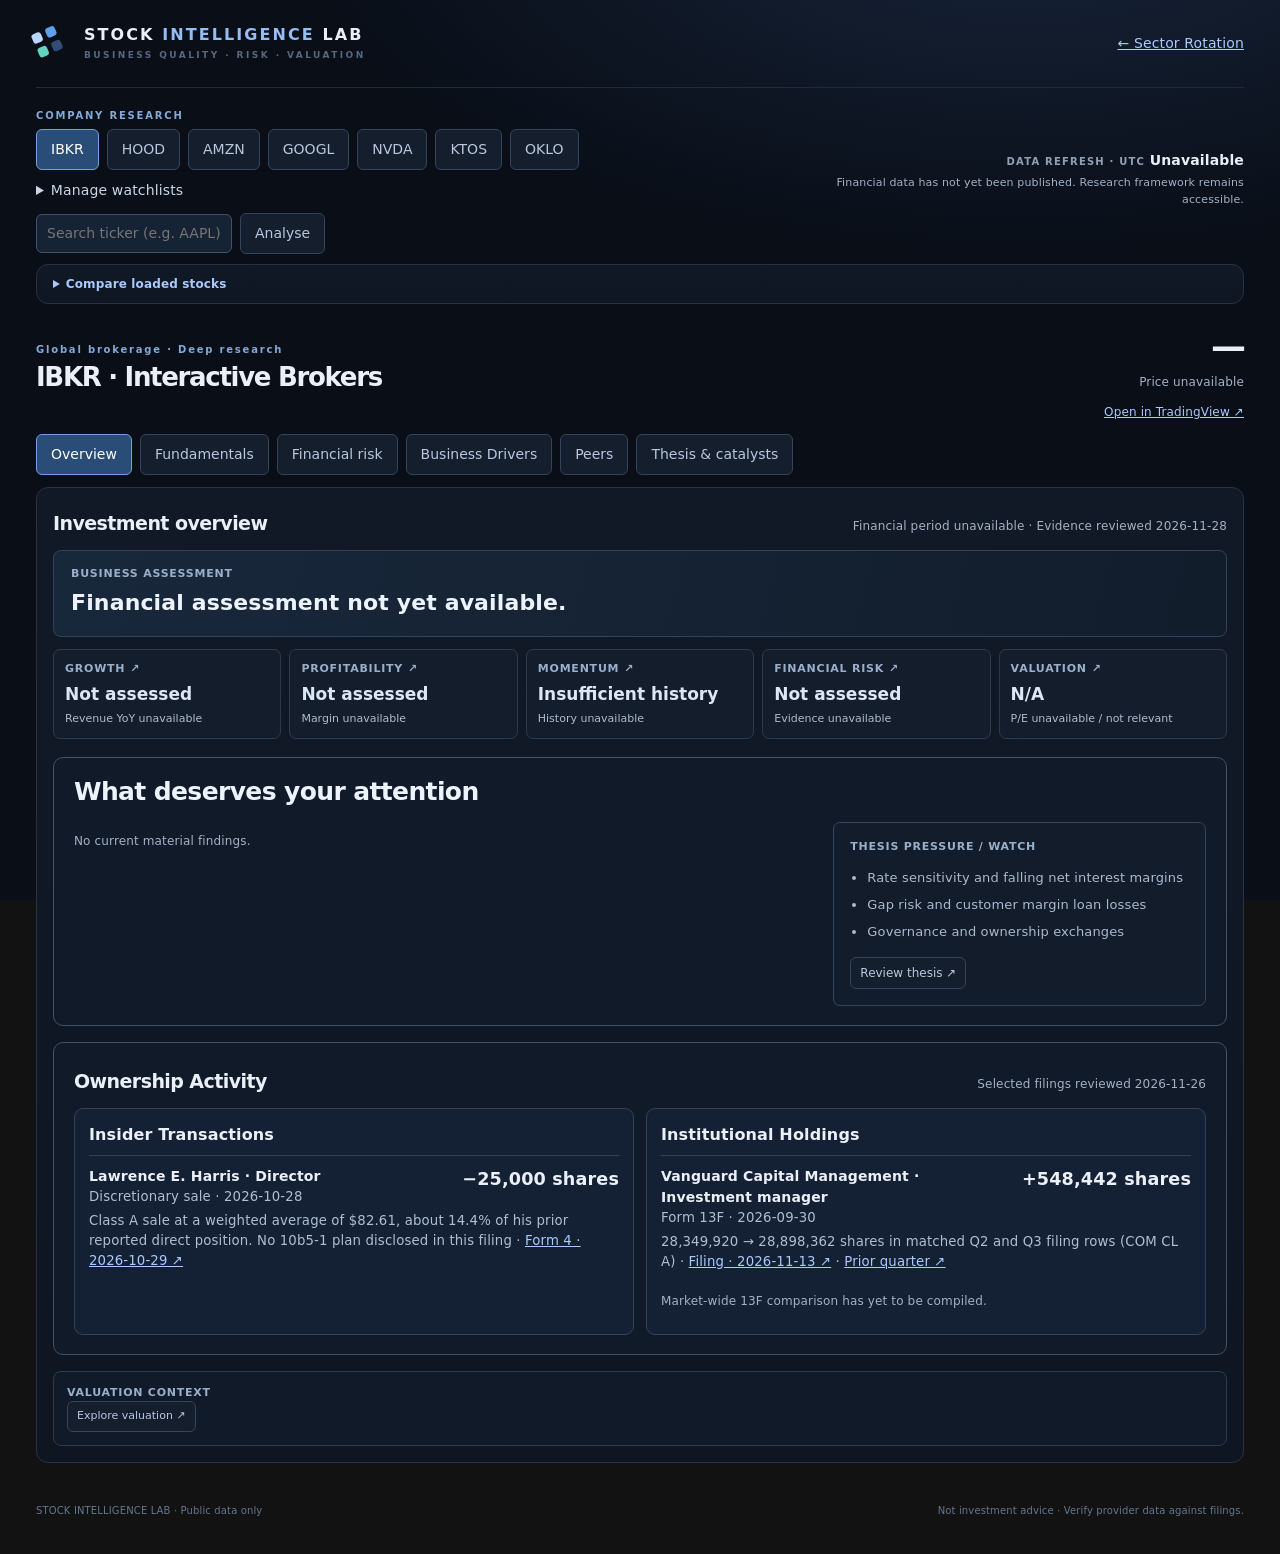
==== commit e780531d: "Add manual watchlist controls, TradingView sync and FTNT/PANW research" ====
--- a/sector-rotation-dashboard/site/stocks.html
+++ b/sector-rotation-dashboard/site/stocks.html
@@ -1,7 +1,9 @@
 <!doctype html>
-<html lang="en"><head><meta charset="utf-8"><meta name="viewport" content="width=device-width, initial-scale=1"><meta name="color-scheme" content="dark"><title>Stock Intelligence Lab</title><link rel="stylesheet" href="styles.css?v=3"><link rel="stylesheet" href="stocks.css?v=39"><script src="https://cdn.plot.ly/plotly-3.3.1.min.js" defer></script><script src="stocks.js?v=42" defer></script><script>window.addEventListener('error',function(e){var n=document.getElementById('startup-message');if(n)n.textContent='Dashboard could not initialize. Please reload or report this error: '+(e.message||'script unavailable');},true);</script></head>
+<html lang="en"><head><meta charset="utf-8"><meta name="viewport" content="width=device-width, initial-scale=1"><meta name="color-scheme" content="dark"><title>Stock Intelligence Lab</title><link rel="stylesheet" href="styles.css?v=3"><link rel="stylesheet" href="stocks.css?v=40"><script src="https://cdn.plot.ly/plotly-3.3.1.min.js" defer></script><script src="stocks.js?v=43" defer></script><script src="watchlist-manager.js?v=1" defer></script><script>window.addEventListener('error',function(e){var n=document.getElementById('startup-message');if(n)n.textContent='Dashboard could not initialize. Please reload or report this error: '+(e.message||'script unavailable');},true);</script></head>
 <body><div class="app-shell"><header class="site-header"><div class="brand-wrap"><div class="brand-mark" aria-hidden="true"><span></span><span></span><span></span><span></span></div><div><div class="brand-name">STOCK <span>INTELLIGENCE</span> LAB</div><div class="brand-caption">BUSINESS QUALITY · RISK · VALUATION</div></div></div><div class="header-right"><a href="index.html">← Sector Rotation</a></div></header>
-<main><section class="stock-toolbar"><div><div class="eyebrow">COMPANY RESEARCH</div><div id="watchlist" class="stock-buttons"></div><form id="ticker-form" class="ticker-form"><input id="ticker-search" aria-label="Stock ticker" placeholder="Search ticker (e.g. AAPL)" maxlength="10" autocomplete="off"><button class="stock-action" type="submit">Analyse</button></form><div id="ticker-feedback" class="ticker-feedback" aria-live="polite"></div></div><div class="stock-fresh"><span class="asof-label">DATA REFRESH · UTC</span> <strong id="freshness">Loading</strong><div id="data-status" class="stock-note"></div></div></section>
+<main><section class="stock-toolbar"><div><div class="eyebrow">COMPANY RESEARCH</div><div id="watchlist" class="stock-buttons"></div><details class="list-manager"><summary>Manage watchlists</summary>
+<form id="list-manager-form"><label>Action<select name="actionType"><option value="add">Add stock &amp; research</option><option value="hide">Hide stock</option><option value="show">Show hidden stock</option><option value="remove">Remove from list</option><option value="sync">Sync from TradingView</option></select></label><label>Watchlist<select name="group"></select></label><label data-field="member" hidden>Stock<select name="member"></select></label><label data-field="ticker">Ticker<input name="ticker" maxlength="10" autocomplete="off" placeholder="e.g. FTNT"></label><button class="stock-action" id="list-apply" type="submit">Add &amp; research</button></form>
+<p id="list-hint" class="stock-note"></p><p id="list-status" role="status"></p><div id="request-fallback" hidden><label>Prepared Codex request<textarea id="request-text" readonly rows="4"></textarea></label><button id="copy-request" class="stock-action" type="button">Copy request</button></div></details><form id="ticker-form" class="ticker-form"><input id="ticker-search" aria-label="Stock ticker" placeholder="Search ticker (e.g. AAPL)" maxlength="10" autocomplete="off"><button class="stock-action" type="submit">Analyse</button></form><div id="ticker-feedback" class="ticker-feedback" aria-live="polite"></div></div><div class="stock-fresh"><span class="asof-label">DATA REFRESH · UTC</span> <strong id="freshness">Loading</strong><div id="data-status" class="stock-note"></div></div></section>
 <details class="side-card universe-details"><summary>Compare loaded stocks</summary><div class="table-scroll"><table><thead><tr><th>Company</th><th>Period</th><th>Revenue YoY</th><th>Operating margin</th><th>EPS YoY</th><th>Trailing P/E</th></tr></thead><tbody id="overview"></tbody></table></div></details>
 <section class="stock-head"><div><div class="eyebrow" id="industry"></div><h1 id="company"></h1><p id="question"></p></div><div class="stock-quote"><div id="price" class="stat-number"></div><div id="price-date" class="stock-note"></div><a id="tradingview-link" class="tv-link" target="_blank" rel="noopener" href="https://www.tradingview.com/">Open in TradingView ↗</a></div></section>
 <div id="cards" class="summary-grid" hidden></div><nav class="stock-buttons" id="tabs" aria-label="Research sections"></nav><section class="side-card" id="panel" aria-live="polite"><p id="startup-message">Initializing stock dashboard… If this message persists, reload the page.</p></section>
--- a/sector-rotation-dashboard/site/stocks.css
+++ b/sector-rotation-dashboard/site/stocks.css
@@ -105,3 +105,14 @@
 .stock-watchlist-group>div{display:flex;flex-wrap:wrap;gap:5px}
 .stock-watchlist-group button{padding:5px 9px}
 @media(max-width:550px){.stock-watchlist-group{grid-template-columns:1fr}}
+
+.list-manager { margin:.65rem 0; color:#c8d6e6; }
+.list-manager summary { cursor:pointer; width:fit-content; }
+.list-manager form { display:flex; align-items:end; flex-wrap:wrap; gap:.65rem; margin:.8rem 0; }
+.list-manager label { display:grid; gap:.25rem; font-size:.85rem; }
+.list-manager label[hidden] { display:none; }
+.list-manager select,.list-manager input { font:inherit; color:inherit; background:#142236; border:1px solid #52647b; border-radius:5px; padding:.5rem; }
+.list-manager a { color:#8ccfeb; }
+.list-manager p:empty { display:none; }
+
+#request-text { display:block; width:100%; max-width:64em; background:#142236; color:inherit; padding:.5rem; margin:.4rem 0; }
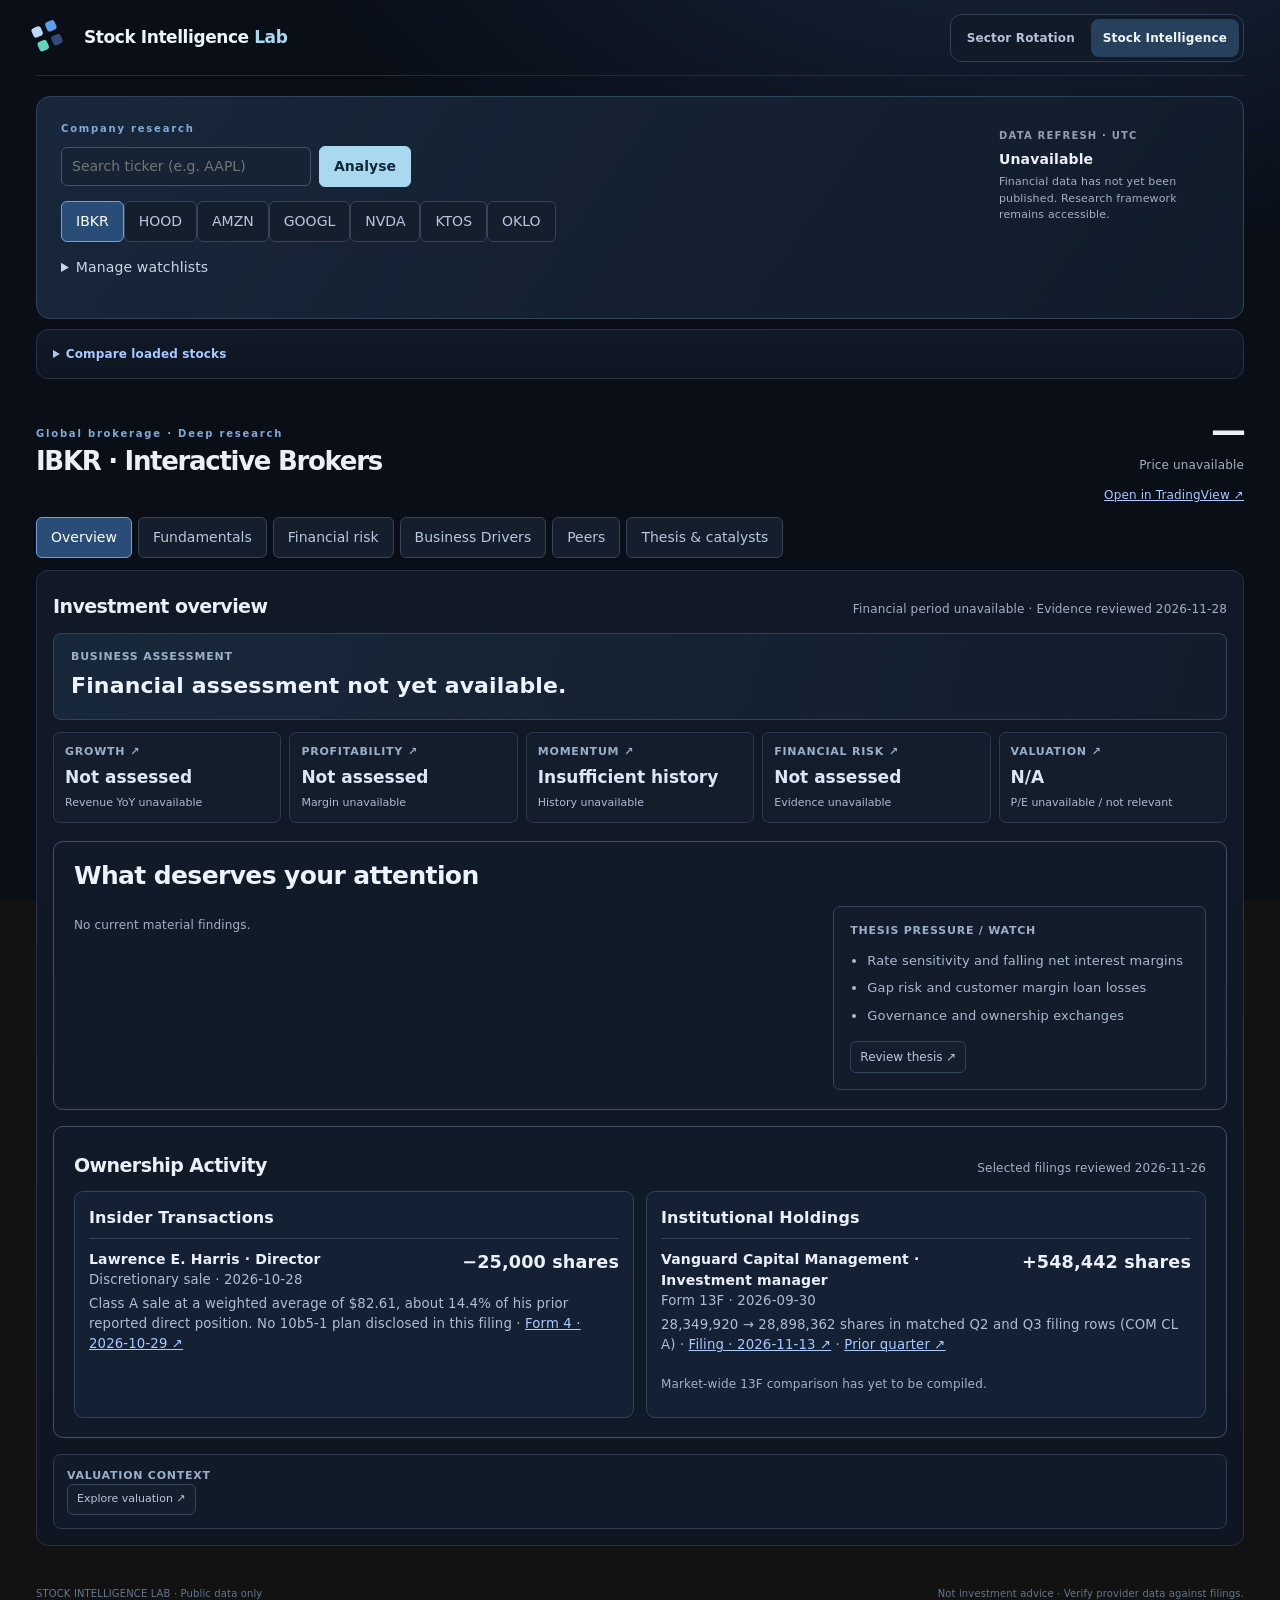
==== commit 8e0d46df: "Refresh dashboard navigation and site layout" ====
--- a/sector-rotation-dashboard/site/stocks.html
+++ b/sector-rotation-dashboard/site/stocks.html
@@ -1,9 +1,18 @@
 <!doctype html>
-<html lang="en"><head><meta charset="utf-8"><meta name="viewport" content="width=device-width, initial-scale=1"><meta name="color-scheme" content="dark"><title>Stock Intelligence Lab</title><link rel="stylesheet" href="styles.css?v=3"><link rel="stylesheet" href="stocks.css?v=40"><script src="https://cdn.plot.ly/plotly-3.3.1.min.js" defer></script><script src="stocks.js?v=43" defer></script><script src="watchlist-manager.js?v=1" defer></script><script>window.addEventListener('error',function(e){var n=document.getElementById('startup-message');if(n)n.textContent='Dashboard could not initialize. Please reload or report this error: '+(e.message||'script unavailable');},true);</script></head>
-<body><div class="app-shell"><header class="site-header"><div class="brand-wrap"><div class="brand-mark" aria-hidden="true"><span></span><span></span><span></span><span></span></div><div><div class="brand-name">STOCK <span>INTELLIGENCE</span> LAB</div><div class="brand-caption">BUSINESS QUALITY · RISK · VALUATION</div></div></div><div class="header-right"><a href="index.html">← Sector Rotation</a></div></header>
-<main><section class="stock-toolbar"><div><div class="eyebrow">COMPANY RESEARCH</div><div id="watchlist" class="stock-buttons"></div><details class="list-manager"><summary>Manage watchlists</summary>
+<html lang="en"><head><meta charset="utf-8"><meta name="viewport" content="width=device-width, initial-scale=1"><meta name="color-scheme" content="dark"><title>Stock Intelligence Lab</title><link rel="stylesheet" href="styles.css?v=3"><link rel="stylesheet" href="stocks.css?v=40"><link rel="stylesheet" href="dashboard-shell.css?v=1"><script src="https://cdn.plot.ly/plotly-3.3.1.min.js" defer></script><script src="stocks.js?v=43" defer></script><script src="watchlist-manager.js?v=1" defer></script><script>window.addEventListener('error',function(e){var n=document.getElementById('startup-message');if(n)n.textContent='Dashboard could not initialize. Please reload or report this error: '+(e.message||'script unavailable');},true);</script></head>
+<body class="research-page"><div class="app-shell"><header class="site-header">
+      <div class="brand-wrap">
+        <div class="brand-mark" aria-hidden="true"><span></span><span></span><span></span><span></span></div>
+        <div class="brand-name">Stock Intelligence <span>Lab</span></div>
+      </div>
+      <nav class="site-navigation" aria-label="Dashboard">
+        <a href="index.html">Sector Rotation</a>
+        <a href="stocks.html" aria-current="page">Stock Intelligence</a>
+      </nav>
+    </header>
+<main><section class="stock-toolbar" aria-labelledby="research-tools"><div class="research-tools"><div id="research-tools" class="eyebrow">Company research</div><form id="ticker-form" class="ticker-form"><input id="ticker-search" aria-label="Stock ticker" placeholder="Search ticker (e.g. AAPL)" maxlength="10" autocomplete="off"><button class="stock-action" type="submit">Analyse</button></form><div id="ticker-feedback" class="ticker-feedback" aria-live="polite"></div><div id="watchlist" class="stock-buttons" aria-label="Stock watchlists"></div><details class="list-manager"><summary>Manage watchlists</summary>
 <form id="list-manager-form"><label>Action<select name="actionType"><option value="add">Add stock &amp; research</option><option value="hide">Hide stock</option><option value="show">Show hidden stock</option><option value="remove">Remove from list</option><option value="sync">Sync from TradingView</option></select></label><label>Watchlist<select name="group"></select></label><label data-field="member" hidden>Stock<select name="member"></select></label><label data-field="ticker">Ticker<input name="ticker" maxlength="10" autocomplete="off" placeholder="e.g. FTNT"></label><button class="stock-action" id="list-apply" type="submit">Add &amp; research</button></form>
-<p id="list-hint" class="stock-note"></p><p id="list-status" role="status"></p><div id="request-fallback" hidden><label>Prepared Codex request<textarea id="request-text" readonly rows="4"></textarea></label><button id="copy-request" class="stock-action" type="button">Copy request</button></div></details><form id="ticker-form" class="ticker-form"><input id="ticker-search" aria-label="Stock ticker" placeholder="Search ticker (e.g. AAPL)" maxlength="10" autocomplete="off"><button class="stock-action" type="submit">Analyse</button></form><div id="ticker-feedback" class="ticker-feedback" aria-live="polite"></div></div><div class="stock-fresh"><span class="asof-label">DATA REFRESH · UTC</span> <strong id="freshness">Loading</strong><div id="data-status" class="stock-note"></div></div></section>
+<p id="list-hint" class="stock-note"></p><p id="list-status" role="status"></p><div id="request-fallback" hidden><label>Prepared Codex request<textarea id="request-text" readonly rows="4"></textarea></label><button id="copy-request" class="stock-action" type="button">Copy request</button></div></details></div><div class="stock-fresh"><span class="asof-label">DATA REFRESH · UTC</span> <strong id="freshness">Loading</strong><div id="data-status" class="stock-note"></div></div></section>
 <details class="side-card universe-details"><summary>Compare loaded stocks</summary><div class="table-scroll"><table><thead><tr><th>Company</th><th>Period</th><th>Revenue YoY</th><th>Operating margin</th><th>EPS YoY</th><th>Trailing P/E</th></tr></thead><tbody id="overview"></tbody></table></div></details>
 <section class="stock-head"><div><div class="eyebrow" id="industry"></div><h1 id="company"></h1><p id="question"></p></div><div class="stock-quote"><div id="price" class="stat-number"></div><div id="price-date" class="stock-note"></div><a id="tradingview-link" class="tv-link" target="_blank" rel="noopener" href="https://www.tradingview.com/">Open in TradingView ↗</a></div></section>
 <div id="cards" class="summary-grid" hidden></div><nav class="stock-buttons" id="tabs" aria-label="Research sections"></nav><section class="side-card" id="panel" aria-live="polite"><p id="startup-message">Initializing stock dashboard… If this message persists, reload the page.</p></section>
--- a/sector-rotation-dashboard/site/dashboard-shell.css
+++ b/sector-rotation-dashboard/site/dashboard-shell.css
@@ -0,0 +1,134 @@
+/* Shared navigation, followed by page-specific controls outside the research panels. */
+.site-header {
+  height: auto;
+  min-height: 76px;
+  gap: 16px;
+  padding-block: 12px;
+}
+
+.site-header .brand-name {
+  color: #edf4fb;
+  font-size: 17px;
+  font-weight: 750;
+  letter-spacing: -.025em;
+}
+
+.site-header .brand-name span { color: #a8d9ee; }
+.site-header .brand-mark { flex: none; }
+
+.site-navigation {
+  display: flex;
+  flex-wrap: wrap;
+  gap: 4px;
+  padding: 4px;
+  border: 1px solid #2f4057;
+  border-radius: 12px;
+  background: #101a29;
+}
+
+.site-navigation a {
+  display: inline-flex;
+  align-items: center;
+  min-height: 38px;
+  padding: 0 12px;
+  border-radius: 8px;
+  color: #b4c4d9;
+  font-size: 12px;
+  font-weight: 700;
+  text-decoration: none;
+}
+
+.site-navigation a:hover { background: #1b2a3f; color: #edf4fb; }
+.site-navigation a[aria-current="page"] { background: #27405b; color: #f0f7ff; }
+.site-navigation a:focus-visible,
+.rotation-page .table-scroll:focus-visible,
+.research-page .list-manager > summary:focus-visible,
+.research-page .universe-details > summary:focus-visible {
+  outline: 2px solid #a8d9ee;
+  outline-offset: 3px;
+}
+
+.rotation-page .intro-row {
+  margin-block: 22px 18px;
+  padding: clamp(20px, 3vw, 42px);
+  border: 1px solid #30455a;
+  border-radius: 18px;
+  background: radial-gradient(ellipse at 82% 0%, #193a48, transparent 70%), #131e30;
+}
+
+.rotation-page .intro-row h1 { font-size: clamp(32px, 4.8vw, 62px); }
+.rotation-page .intro-sub { color: #bac9dc; font-size: 14px; }
+.rotation-page .asof-card { padding: 0; }
+.rotation-page .asof-foot { color: #aebfd3; }
+.rotation-page .signal-indicator { justify-content: flex-end; margin-top: 8px; }
+.rotation-page .stat-card { min-height: 104px; padding-block: 15px; }
+.rotation-page .stat-desc, .rotation-page .rank-caption { color: #a0b3ca; }
+.rotation-page .rank-caption { font-size: 11px; letter-spacing: 0; }
+.rotation-page .panel-heading h2,
+.rotation-page .side-card h2 { margin-top: 0; }
+.rotation-page .controls-row {
+  display: grid;
+  grid-template-columns: repeat(auto-fit, minmax(min(100%, 150px), 1fr));
+  gap: 12px;
+}
+.rotation-page .control-group { color: #a6bbd3; }
+.rotation-page .control-group select { width: 100%; min-width: 0; }
+.rotation-page .panel-help { grid-column: 1 / -1; margin-left: 0; }
+
+.research-page .stock-toolbar {
+  display: grid;
+  grid-template-columns: minmax(0, 1fr) minmax(140px, 220px);
+  align-items: start;
+  gap: 20px;
+  margin-block: 20px 10px;
+  padding: clamp(14px, 2vw, 24px);
+  border: 1px solid #30455a;
+  border-radius: 14px;
+  background: linear-gradient(125deg, #18273b, #111b2a);
+}
+.research-page .ticker-form { margin-block: 10px 14px; }
+.research-page .ticker-form input { min-width: 0; width: min(100%, 250px); }
+.research-page .ticker-form .stock-action {
+  background: #a8d9ee;
+  border-color: #a8d9ee;
+  color: #122638;
+  font-weight: 750;
+}
+.research-page .ticker-form .stock-action:hover { background: #caeaff; }
+.research-page #watchlist { gap: 0; }
+.research-page #watchlist .stock-watchlist-group {
+  padding-block: 8px;
+  border-bottom: 1px solid #2d3e54;
+}
+.research-page #watchlist .stock-watchlist-group:first-child { border-top: 1px solid #2d3e54; }
+.research-page #watchlist button { min-height: 32px; }
+.research-page #watchlist button:hover,
+.research-page #tabs button:hover { border-color: #80aacd; }
+.research-page .stock-fresh {
+  padding-top: 3px;
+  text-align: left;
+}
+.research-page .stock-fresh strong { display: block; margin-block: 4px; }
+.research-page .list-manager > summary,
+.research-page .universe-details > summary { padding-block: 5px; }
+.research-page .stock-head { margin-top: 24px; }
+.research-page #tabs { gap: 6px; }
+.research-page #tabs button { min-height: 40px; }
+
+@media (max-width: 660px) {
+  .site-header { flex-wrap: wrap; gap: 8px; }
+  .site-navigation { width: 100%; }
+  .site-navigation a { flex: 1; justify-content: center; }
+  .rotation-page .intro-row { align-items: flex-start; flex-direction: column; gap: 16px; }
+  .rotation-page .asof-card { text-align: left; }
+  .rotation-page .signal-indicator { justify-content: flex-start; }
+  .rotation-page .rank-caption { max-width: 130px; text-align: right; }
+  .research-page .stock-toolbar { grid-template-columns: minmax(0, 1fr); gap: 10px; }
+  .research-page .stock-fresh { padding-top: 10px; border-top: 1px solid #2d3e54; }
+  .research-page #watchlist button { min-height: 36px; }
+}
+
+@media (max-width: 420px) {
+  .research-page .ticker-form { flex-wrap: nowrap; }
+  .research-page .ticker-form input { flex: 1; }
+}
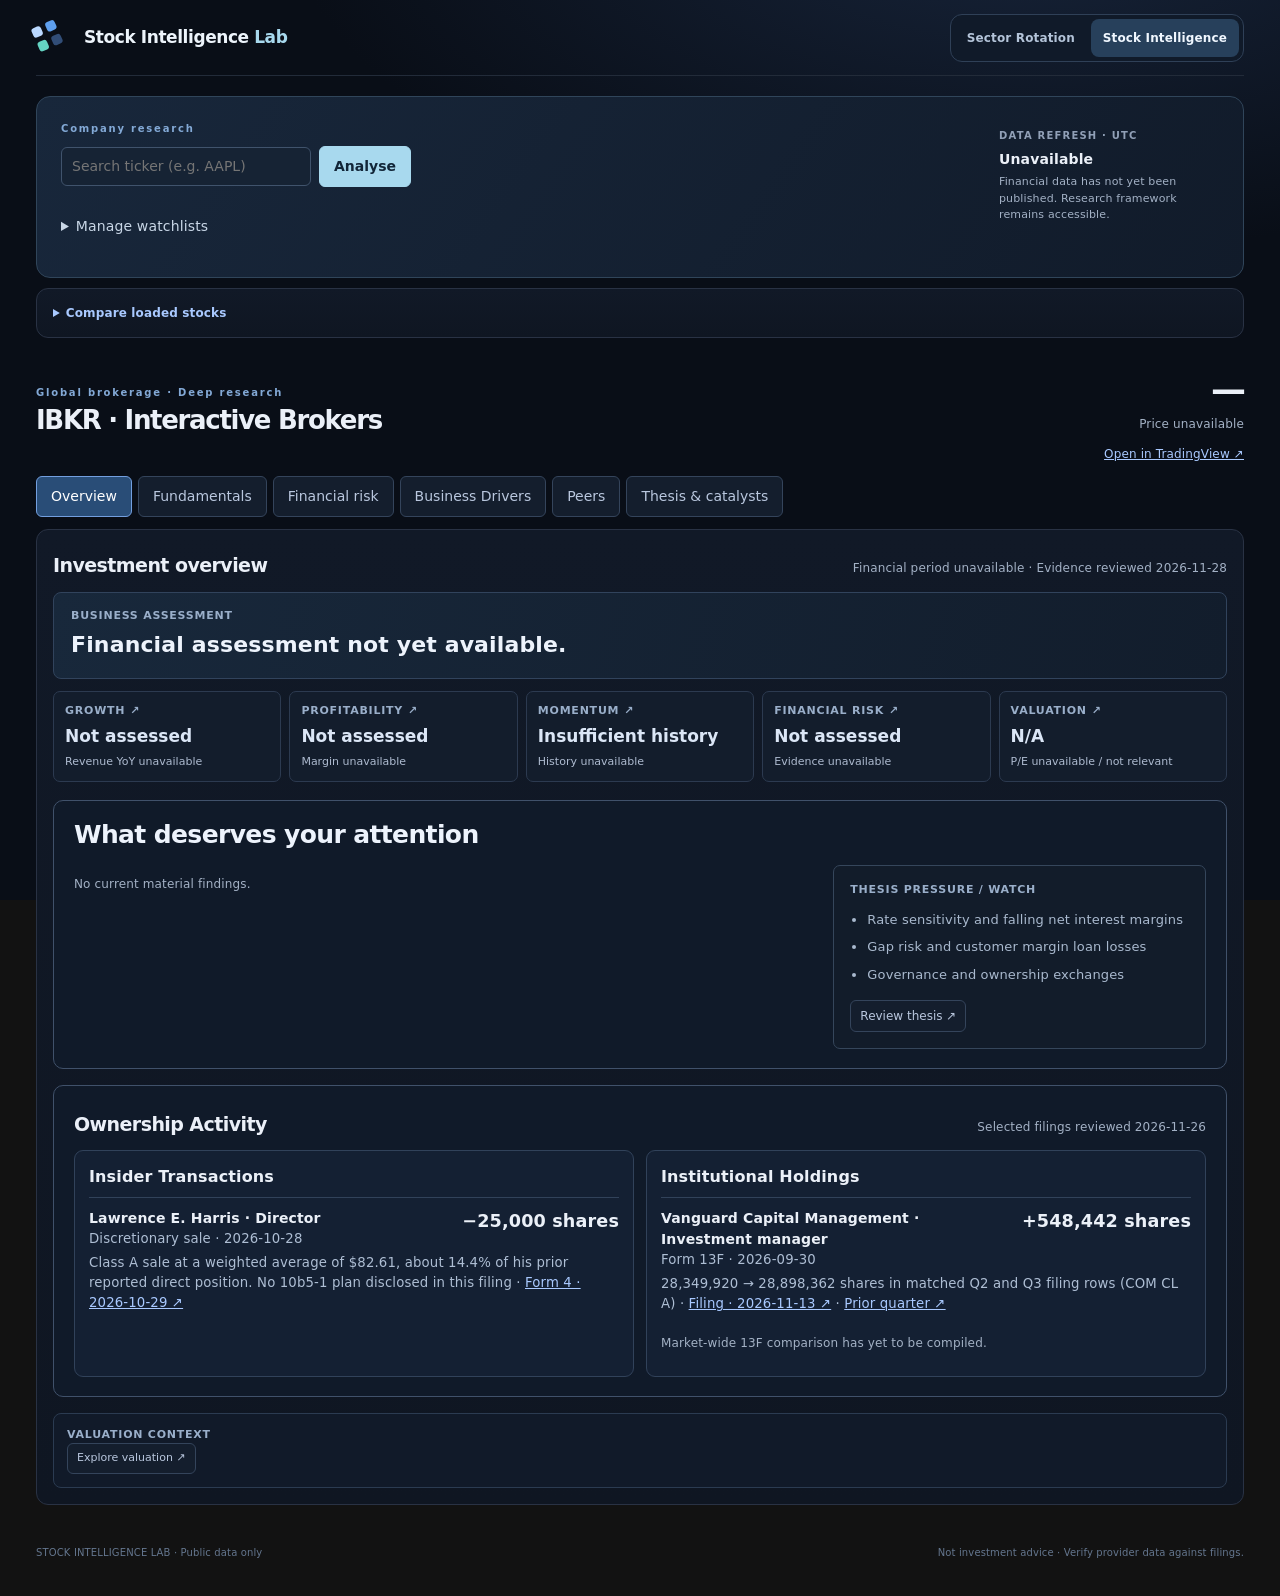
==== commit 35b3510c: "Remove Other research from Stock Intelligence watchlists" ====
--- a/sector-rotation-dashboard/site/stocks.html
+++ b/sector-rotation-dashboard/site/stocks.html
@@ -1,5 +1,5 @@
 <!doctype html>
-<html lang="en"><head><meta charset="utf-8"><meta name="viewport" content="width=device-width, initial-scale=1"><meta name="color-scheme" content="dark"><title>Stock Intelligence Lab</title><link rel="stylesheet" href="styles.css?v=3"><link rel="stylesheet" href="stocks.css?v=40"><link rel="stylesheet" href="dashboard-shell.css?v=1"><script src="https://cdn.plot.ly/plotly-3.3.1.min.js" defer></script><script src="stocks.js?v=43" defer></script><script src="watchlist-manager.js?v=1" defer></script><script>window.addEventListener('error',function(e){var n=document.getElementById('startup-message');if(n)n.textContent='Dashboard could not initialize. Please reload or report this error: '+(e.message||'script unavailable');},true);</script></head>
+<html lang="en"><head><meta charset="utf-8"><meta name="viewport" content="width=device-width, initial-scale=1"><meta name="color-scheme" content="dark"><title>Stock Intelligence Lab</title><link rel="stylesheet" href="styles.css?v=3"><link rel="stylesheet" href="stocks.css?v=40"><link rel="stylesheet" href="dashboard-shell.css?v=1"><script src="https://cdn.plot.ly/plotly-3.3.1.min.js" defer></script><script src="stocks.js?v=44" defer></script><script src="watchlist-manager.js?v=1" defer></script><script>window.addEventListener('error',function(e){var n=document.getElementById('startup-message');if(n)n.textContent='Dashboard could not initialize. Please reload or report this error: '+(e.message||'script unavailable');},true);</script></head>
 <body class="research-page"><div class="app-shell"><header class="site-header">
       <div class="brand-wrap">
         <div class="brand-mark" aria-hidden="true"><span></span><span></span><span></span><span></span></div>
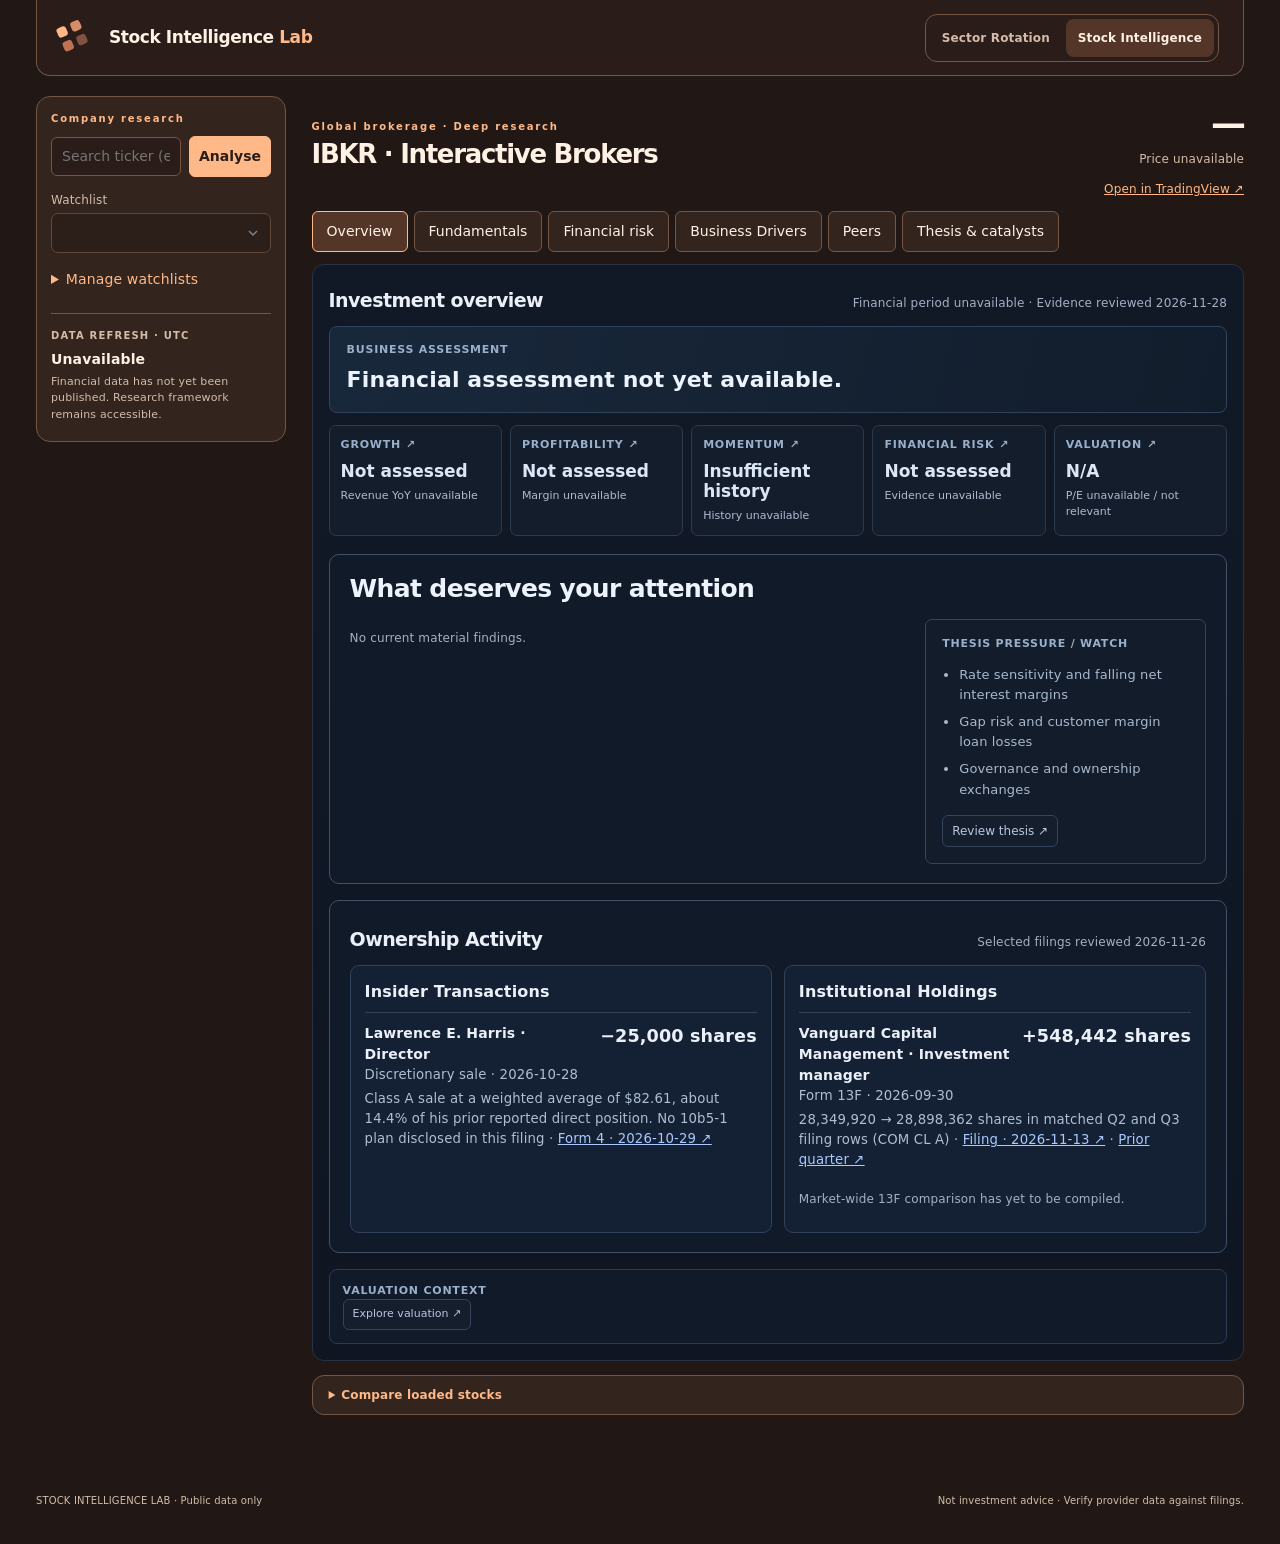
==== commit cf37cb1a: "Apply Espresso and Copper dashboard theme with research rail" ====
--- a/sector-rotation-dashboard/site/stocks.html
+++ b/sector-rotation-dashboard/site/stocks.html
@@ -1,5 +1,5 @@
 <!doctype html>
-<html lang="en"><head><meta charset="utf-8"><meta name="viewport" content="width=device-width, initial-scale=1"><meta name="color-scheme" content="dark"><title>Stock Intelligence Lab</title><link rel="stylesheet" href="styles.css?v=3"><link rel="stylesheet" href="stocks.css?v=40"><link rel="stylesheet" href="dashboard-shell.css?v=1"><script src="https://cdn.plot.ly/plotly-3.3.1.min.js" defer></script><script src="stocks.js?v=44" defer></script><script src="watchlist-manager.js?v=1" defer></script><script>window.addEventListener('error',function(e){var n=document.getElementById('startup-message');if(n)n.textContent='Dashboard could not initialize. Please reload or report this error: '+(e.message||'script unavailable');},true);</script></head>
+<html lang="en"><head><meta charset="utf-8"><meta name="viewport" content="width=device-width, initial-scale=1"><meta name="color-scheme" content="dark"><title>Stock Intelligence Lab</title><link rel="stylesheet" href="styles.css?v=3"><link rel="stylesheet" href="stocks.css?v=40"><link rel="stylesheet" href="dashboard-shell.css?v=2"><script src="https://cdn.plot.ly/plotly-3.3.1.min.js" defer></script><script src="stocks.js?v=46" defer></script><script src="watchlist-manager.js?v=1" defer></script><script>window.addEventListener('error',function(e){var n=document.getElementById('startup-message');if(n)n.textContent='Dashboard could not initialize. Please reload or report this error: '+(e.message||'script unavailable');},true);</script></head>
 <body class="research-page"><div class="app-shell"><header class="site-header">
       <div class="brand-wrap">
         <div class="brand-mark" aria-hidden="true"><span></span><span></span><span></span><span></span></div>
@@ -10,10 +10,12 @@
         <a href="stocks.html" aria-current="page">Stock Intelligence</a>
       </nav>
     </header>
-<main><section class="stock-toolbar" aria-labelledby="research-tools"><div class="research-tools"><div id="research-tools" class="eyebrow">Company research</div><form id="ticker-form" class="ticker-form"><input id="ticker-search" aria-label="Stock ticker" placeholder="Search ticker (e.g. AAPL)" maxlength="10" autocomplete="off"><button class="stock-action" type="submit">Analyse</button></form><div id="ticker-feedback" class="ticker-feedback" aria-live="polite"></div><div id="watchlist" class="stock-buttons" aria-label="Stock watchlists"></div><details class="list-manager"><summary>Manage watchlists</summary>
+<main class="research-layout"><aside class="stock-toolbar" aria-labelledby="research-tools"><div class="research-tools"><div id="research-tools" class="eyebrow">Company research</div><form id="ticker-form" class="ticker-form"><input id="ticker-search" aria-label="Stock ticker" placeholder="Search ticker (e.g. AAPL)" maxlength="10" autocomplete="off"><button class="stock-action" type="submit">Analyse</button></form><div id="ticker-feedback" class="ticker-feedback" aria-live="polite"></div><label class="research-list-label" for="research-list">Watchlist</label><select id="research-list"></select><div id="watchlist" class="stock-buttons" aria-label="Stock watchlists"></div><details class="list-manager"><summary>Manage watchlists</summary>
 <form id="list-manager-form"><label>Action<select name="actionType"><option value="add">Add stock &amp; research</option><option value="hide">Hide stock</option><option value="show">Show hidden stock</option><option value="remove">Remove from list</option><option value="sync">Sync from TradingView</option></select></label><label>Watchlist<select name="group"></select></label><label data-field="member" hidden>Stock<select name="member"></select></label><label data-field="ticker">Ticker<input name="ticker" maxlength="10" autocomplete="off" placeholder="e.g. FTNT"></label><button class="stock-action" id="list-apply" type="submit">Add &amp; research</button></form>
-<p id="list-hint" class="stock-note"></p><p id="list-status" role="status"></p><div id="request-fallback" hidden><label>Prepared Codex request<textarea id="request-text" readonly rows="4"></textarea></label><button id="copy-request" class="stock-action" type="button">Copy request</button></div></details></div><div class="stock-fresh"><span class="asof-label">DATA REFRESH · UTC</span> <strong id="freshness">Loading</strong><div id="data-status" class="stock-note"></div></div></section>
-<details class="side-card universe-details"><summary>Compare loaded stocks</summary><div class="table-scroll"><table><thead><tr><th>Company</th><th>Period</th><th>Revenue YoY</th><th>Operating margin</th><th>EPS YoY</th><th>Trailing P/E</th></tr></thead><tbody id="overview"></tbody></table></div></details>
+<p id="list-hint" class="stock-note"></p><p id="list-status" role="status"></p><div id="request-fallback" hidden><label>Prepared Codex request<textarea id="request-text" readonly rows="4"></textarea></label><button id="copy-request" class="stock-action" type="button">Copy request</button></div></details></div><div class="stock-fresh"><span class="asof-label">DATA REFRESH · UTC</span> <strong id="freshness">Loading</strong><div id="data-status" class="stock-note"></div></div></aside>
+<div class="research-study">
 <section class="stock-head"><div><div class="eyebrow" id="industry"></div><h1 id="company"></h1><p id="question"></p></div><div class="stock-quote"><div id="price" class="stat-number"></div><div id="price-date" class="stock-note"></div><a id="tradingview-link" class="tv-link" target="_blank" rel="noopener" href="https://www.tradingview.com/">Open in TradingView ↗</a></div></section>
 <div id="cards" class="summary-grid" hidden></div><nav class="stock-buttons" id="tabs" aria-label="Research sections"></nav><section class="side-card" id="panel" aria-live="polite"><p id="startup-message">Initializing stock dashboard… If this message persists, reload the page.</p></section>
+<details class="side-card universe-details"><summary>Compare loaded stocks</summary><div class="table-scroll"><table><thead><tr><th>Company</th><th>Period</th><th>Revenue YoY</th><th>Operating margin</th><th>EPS YoY</th><th>Trailing P/E</th></tr></thead><tbody id="overview"></tbody></table></div></details>
+</div>
 <footer class="footer"><div>STOCK INTELLIGENCE LAB · Public data only</div><div>Not investment advice · Verify provider data against filings.</div></footer></main></div></body></html>
--- a/sector-rotation-dashboard/site/dashboard-shell.css
+++ b/sector-rotation-dashboard/site/dashboard-shell.css
@@ -1,121 +1,175 @@
-/* Shared navigation, followed by page-specific controls outside the research panels. */
+/* Espresso & Copper applies to the dashboard shell. Stock analysis panels use stocks.css. */
+.rotation-page,
+.research-page {
+  --espresso: #211815;
+  --espresso-raised: #33241e;
+  --espresso-header: #2a1c18;
+  --copper-ink: #fff1e4;
+  --copper-muted: #d4bca9;
+  --copper-line: #755644;
+  --copper: #ffb887;
+  --copper-selected: #543628;
+  background: var(--espresso);
+}
+
 .site-header {
   height: auto;
   min-height: 76px;
   gap: 16px;
-  padding-block: 12px;
+  padding: 12px clamp(12px, 2vw, 24px);
+  background: var(--espresso-header);
+  border: 1px solid var(--copper-line);
+  border-top: 0;
+  border-radius: 0 0 14px 14px;
 }
-
-.site-header .brand-name {
-  color: #edf4fb;
-  font-size: 17px;
-  font-weight: 750;
-  letter-spacing: -.025em;
-}
-
-.site-header .brand-name span { color: #a8d9ee; }
+.site-header .brand-name { color: var(--copper-ink); font-size: 17px; letter-spacing: -.025em; }
+.site-header .brand-name span { color: var(--copper); }
 .site-header .brand-mark { flex: none; }
-
+.site-header .brand-mark span { background: var(--copper); }
+.site-header .brand-mark span:nth-child(2) { background: #d78d67; }
+.site-header .brand-mark span:nth-child(3) { background: #bd7353; }
+.site-header .brand-mark span:nth-child(4) { background: #815240; }
 .site-navigation {
   display: flex;
   flex-wrap: wrap;
   gap: 4px;
   padding: 4px;
-  border: 1px solid #2f4057;
+  border: 1px solid var(--copper-line);
   border-radius: 12px;
-  background: #101a29;
 }
-
 .site-navigation a {
   display: inline-flex;
   align-items: center;
   min-height: 38px;
   padding: 0 12px;
   border-radius: 8px;
-  color: #b4c4d9;
+  color: var(--copper-muted);
   font-size: 12px;
   font-weight: 700;
   text-decoration: none;
 }
-
-.site-navigation a:hover { background: #1b2a3f; color: #edf4fb; }
-.site-navigation a[aria-current="page"] { background: #27405b; color: #f0f7ff; }
+.site-navigation a:hover,
+.site-navigation a[aria-current="page"] { background: var(--copper-selected); color: var(--copper-ink); }
 .site-navigation a:focus-visible,
-.rotation-page .table-scroll:focus-visible,
-.research-page .list-manager > summary:focus-visible,
-.research-page .universe-details > summary:focus-visible {
-  outline: 2px solid #a8d9ee;
+.rotation-page main :is(button,select,summary,[tabindex]):focus-visible,
+.research-page :is(.stock-toolbar,.stock-head,.universe-details) :is(a,button,input,select,summary,textarea):focus-visible,
+.research-page #tabs button:focus-visible {
+  outline: 2px solid var(--copper);
   outline-offset: 3px;
 }
-
+:is(.rotation-page,.research-page) .footer { color: var(--copper-muted); }
+.rotation-page .footer strong { color: var(--copper-ink); }
 .rotation-page .intro-row {
   margin-block: 22px 18px;
   padding: clamp(20px, 3vw, 42px);
-  border: 1px solid #30455a;
+  border: 1px solid var(--copper-line);
   border-radius: 18px;
-  background: radial-gradient(ellipse at 82% 0%, #193a48, transparent 70%), #131e30;
+  background: linear-gradient(115deg, #2a1c18, #402a20);
 }
+.rotation-page .intro-row h1 { color: var(--copper-ink); font-size: clamp(32px, 4.8vw, 62px); }
+.rotation-page .intro-row :is(em,.eyebrow) { color: var(--copper); }
+.rotation-page :is(.intro-sub,.asof-foot,.stat-desc,.rank-caption,.control-group,.chart-foot,.side-description,.small-note,.filter-footer span,.empty-moves) { color: var(--copper-muted); }
+.rotation-page .intro-sub { font-size: 14px; }
+.rotation-page .asof-card { padding: 0; }
+.rotation-page .signal-indicator { justify-content: flex-end; margin-top: 8px; color: var(--copper-ink); }
+.rotation-page :is(.asof-label,.stat-top) { color: var(--copper-muted); }
+.rotation-page :is(.stat-card,.visual-card,.side-card,.ranking-card) {
+  background: var(--espresso-raised);
+  border-color: var(--copper-line);
+  color: var(--copper-ink);
+}
+.rotation-page .stat-card { min-height: 104px; padding-block: 15px; }
+.rotation-page .rank-caption { font-size: 11px; letter-spacing: 0; }
+.rotation-page :is(.panel-heading,.side-card) h2 { margin-top: 0; }
+.rotation-page .controls-row { display: grid; grid-template-columns: repeat(3,minmax(0,1fr)); gap: 12px; }
+.rotation-page :is(.control-group select,.rotation-settings summary) { width: 100%; min-width: 0; }
+.rotation-page select,
+.rotation-page .rotation-settings summary {
+  background-color: var(--espresso-header);
+  border: 1px solid var(--copper-line);
+  color: var(--copper-ink);
+}
+.rotation-page .rotation-settings summary { padding: 9px 10px; border-radius: 7px; cursor: pointer; font-size: 12px; }
+.rotation-page .rotation-settings[open] { grid-column: 1 / -1; }
+.rotation-page .rotation-settings-fields { display: grid; grid-template-columns: repeat(auto-fit,minmax(125px,1fr)); gap: 10px; padding-top: 10px; }
+.rotation-page .panel-help { grid-column: 1 / -1; margin-left: 0; color: var(--copper-muted); }
+.rotation-page :is(.move-row,.sector-filter,.ticker-avatar,.ranking-card thead) {
+  background: var(--espresso-header);
+  border-color: var(--copper-line);
+  color: var(--copper-ink);
+}
+.rotation-page .sector-filter[aria-pressed="false"] { background: var(--espresso-header); color: var(--copper-muted); opacity: .8; }
+.rotation-page :is(.sector-filter:hover,.text-button,th button.active-sort) { color: var(--copper); }
+.rotation-page .sector-filter:hover { border-color: var(--copper); }
+.rotation-page :is(th,td,.chart-foot) { border-color: #624836; }
+.rotation-page th { color: var(--copper-muted); }
+.rotation-page td { color: var(--copper-ink); }
+.rotation-page :is(.ticker-secondary,.move-desc,.move-now) { color: var(--copper-muted); }
+.rotation-page tbody tr:hover,
+.rotation-page tbody tr.spotlight { background: var(--copper-selected); }
 
-.rotation-page .intro-row h1 { font-size: clamp(32px, 4.8vw, 62px); }
-.rotation-page .intro-sub { color: #bac9dc; font-size: 14px; }
-.rotation-page .asof-card { padding: 0; }
-.rotation-page .asof-foot { color: #aebfd3; }
-.rotation-page .signal-indicator { justify-content: flex-end; margin-top: 8px; }
-.rotation-page .stat-card { min-height: 104px; padding-block: 15px; }
-.rotation-page .stat-desc, .rotation-page .rank-caption { color: #a0b3ca; }
-.rotation-page .rank-caption { font-size: 11px; letter-spacing: 0; }
-.rotation-page .panel-heading h2,
-.rotation-page .side-card h2 { margin-top: 0; }
-.rotation-page .controls-row {
+.research-page .research-layout {
   display: grid;
-  grid-template-columns: repeat(auto-fit, minmax(min(100%, 150px), 1fr));
+  grid-template-columns: minmax(215px, 250px) minmax(0,1fr);
+  gap: clamp(14px,2vw,26px);
+  margin-top: 20px;
+  align-items: start;
+}
+.research-page .research-study { min-width: 0; }
+.research-page .stock-toolbar {
+  position: sticky;
+  top: 12px;
+  display: grid;
+  grid-template-columns: minmax(0,1fr);
+  align-items: start;
   gap: 12px;
+  max-height: calc(100vh - 24px);
+  overflow: auto;
+  margin: 0;
+  padding: 14px;
+  border: 1px solid var(--copper-line);
+  border-radius: 14px;
+  background: var(--espresso-raised);
+  color: var(--copper-ink);
 }
-.rotation-page .control-group { color: #a6bbd3; }
-.rotation-page .control-group select { width: 100%; min-width: 0; }
-.rotation-page .panel-help { grid-column: 1 / -1; margin-left: 0; }
-
-.research-page .stock-toolbar {
-  display: grid;
-  grid-template-columns: minmax(0, 1fr) minmax(140px, 220px);
-  align-items: start;
-  gap: 20px;
-  margin-block: 20px 10px;
-  padding: clamp(14px, 2vw, 24px);
-  border: 1px solid #30455a;
-  border-radius: 14px;
-  background: linear-gradient(125deg, #18273b, #111b2a);
+.research-page :is(.stock-toolbar,.stock-head) .eyebrow { color: var(--copper); }
+.research-page .ticker-form { margin: 10px 0 14px; flex-wrap: nowrap; }
+.research-page .ticker-form input { flex: 1; min-width: 0; width: 100%; }
+.research-page .research-list-label { display: block; margin-bottom: 4px; font-size: 12px; color: var(--copper-muted); }
+.research-page #research-list { min-width: 0; width: 100%; }
+.research-page .stock-toolbar :is(input, select, textarea, button) {
+  background-color: var(--espresso-header);
+  border-color: var(--copper-line);
+  color: var(--copper-ink);
 }
-.research-page .ticker-form { margin-block: 10px 14px; }
-.research-page .ticker-form input { min-width: 0; width: min(100%, 250px); }
-.research-page .ticker-form .stock-action {
-  background: #a8d9ee;
-  border-color: #a8d9ee;
-  color: #122638;
-  font-weight: 750;
+.research-page .ticker-form .stock-action { background: var(--copper); border-color: var(--copper); color: #2a1c18; font-weight: 750; padding-inline: 9px; }
+.research-page .ticker-form .stock-action:hover { background: #ffd0ac; }
+.research-page #watchlist .stock-watchlist-group { display: block; padding-block: 8px; border-bottom: 1px solid var(--copper-line); }
+.research-page #watchlist .stock-watchlist-group[hidden] { display: none; }
+.research-page #watchlist .stock-watchlist-group > span { display: none; }
+.research-page #watchlist button { min-height: 34px; }
+.research-page #watchlist button[aria-pressed="true"],
+.research-page #tabs button[aria-pressed="true"] { background: var(--copper-selected); border-color: var(--copper); color: var(--copper-ink); }
+.research-page #watchlist button:hover,
+.research-page #tabs button:hover { border-color: var(--copper); }
+.research-page .stock-fresh { max-width: none; padding-top: 10px; border-top: 1px solid var(--copper-line); text-align: left; }
+.research-page .stock-fresh strong { display: block; margin-block: 4px; }
+.research-page .stock-toolbar :is(.stock-note,.asof-label),
+.research-page .stock-head :is(.stock-note,p) { color: var(--copper-muted); }
+.research-page :is(.list-manager,.universe-details) > summary,
+.research-page .stock-head a { color: var(--copper); }
+.research-page .list-manager form { grid-template-columns: minmax(0,1fr); }
+.research-page .list-manager :is(select,input,textarea) { width: 100%; min-width: 0; }
+.research-page .stock-head { margin-top: 0; color: var(--copper-ink); }
+.research-page #tabs { gap: 6px; }
+.research-page #tabs button { min-height: 40px; background: var(--espresso-raised); border-color: var(--copper-line); color: var(--copper-ink); }
+.research-page .universe-details { margin-top: 14px; background: var(--espresso-raised); border-color: var(--copper-line); }
+.research-page .research-layout > .footer { grid-column: 1 / -1; }
+@media(max-width: 760px) {
+  .research-page .research-layout { grid-template-columns: minmax(0,1fr); }
+  .research-page .stock-toolbar { position: static; max-height: none; overflow: visible; }
 }
-.research-page .ticker-form .stock-action:hover { background: #caeaff; }
-.research-page #watchlist { gap: 0; }
-.research-page #watchlist .stock-watchlist-group {
-  padding-block: 8px;
-  border-bottom: 1px solid #2d3e54;
-}
-.research-page #watchlist .stock-watchlist-group:first-child { border-top: 1px solid #2d3e54; }
-.research-page #watchlist button { min-height: 32px; }
-.research-page #watchlist button:hover,
-.research-page #tabs button:hover { border-color: #80aacd; }
-.research-page .stock-fresh {
-  padding-top: 3px;
-  text-align: left;
-}
-.research-page .stock-fresh strong { display: block; margin-block: 4px; }
-.research-page .list-manager > summary,
-.research-page .universe-details > summary { padding-block: 5px; }
-.research-page .stock-head { margin-top: 24px; }
-.research-page #tabs { gap: 6px; }
-.research-page #tabs button { min-height: 40px; }
-
-@media (max-width: 660px) {
+@media(max-width: 660px) {
   .site-header { flex-wrap: wrap; gap: 8px; }
   .site-navigation { width: 100%; }
   .site-navigation a { flex: 1; justify-content: center; }
@@ -123,12 +177,7 @@
   .rotation-page .asof-card { text-align: left; }
   .rotation-page .signal-indicator { justify-content: flex-start; }
   .rotation-page .rank-caption { max-width: 130px; text-align: right; }
-  .research-page .stock-toolbar { grid-template-columns: minmax(0, 1fr); gap: 10px; }
-  .research-page .stock-fresh { padding-top: 10px; border-top: 1px solid #2d3e54; }
-  .research-page #watchlist button { min-height: 36px; }
+  .rotation-page .controls-row { grid-template-columns: repeat(2,minmax(0,1fr)); }
+  .rotation-page .rotation-settings { grid-column: 1 / -1; }
+  .research-page #watchlist button { min-height: 38px; }
 }
-
-@media (max-width: 420px) {
-  .research-page .ticker-form { flex-wrap: nowrap; }
-  .research-page .ticker-form input { flex: 1; }
-}
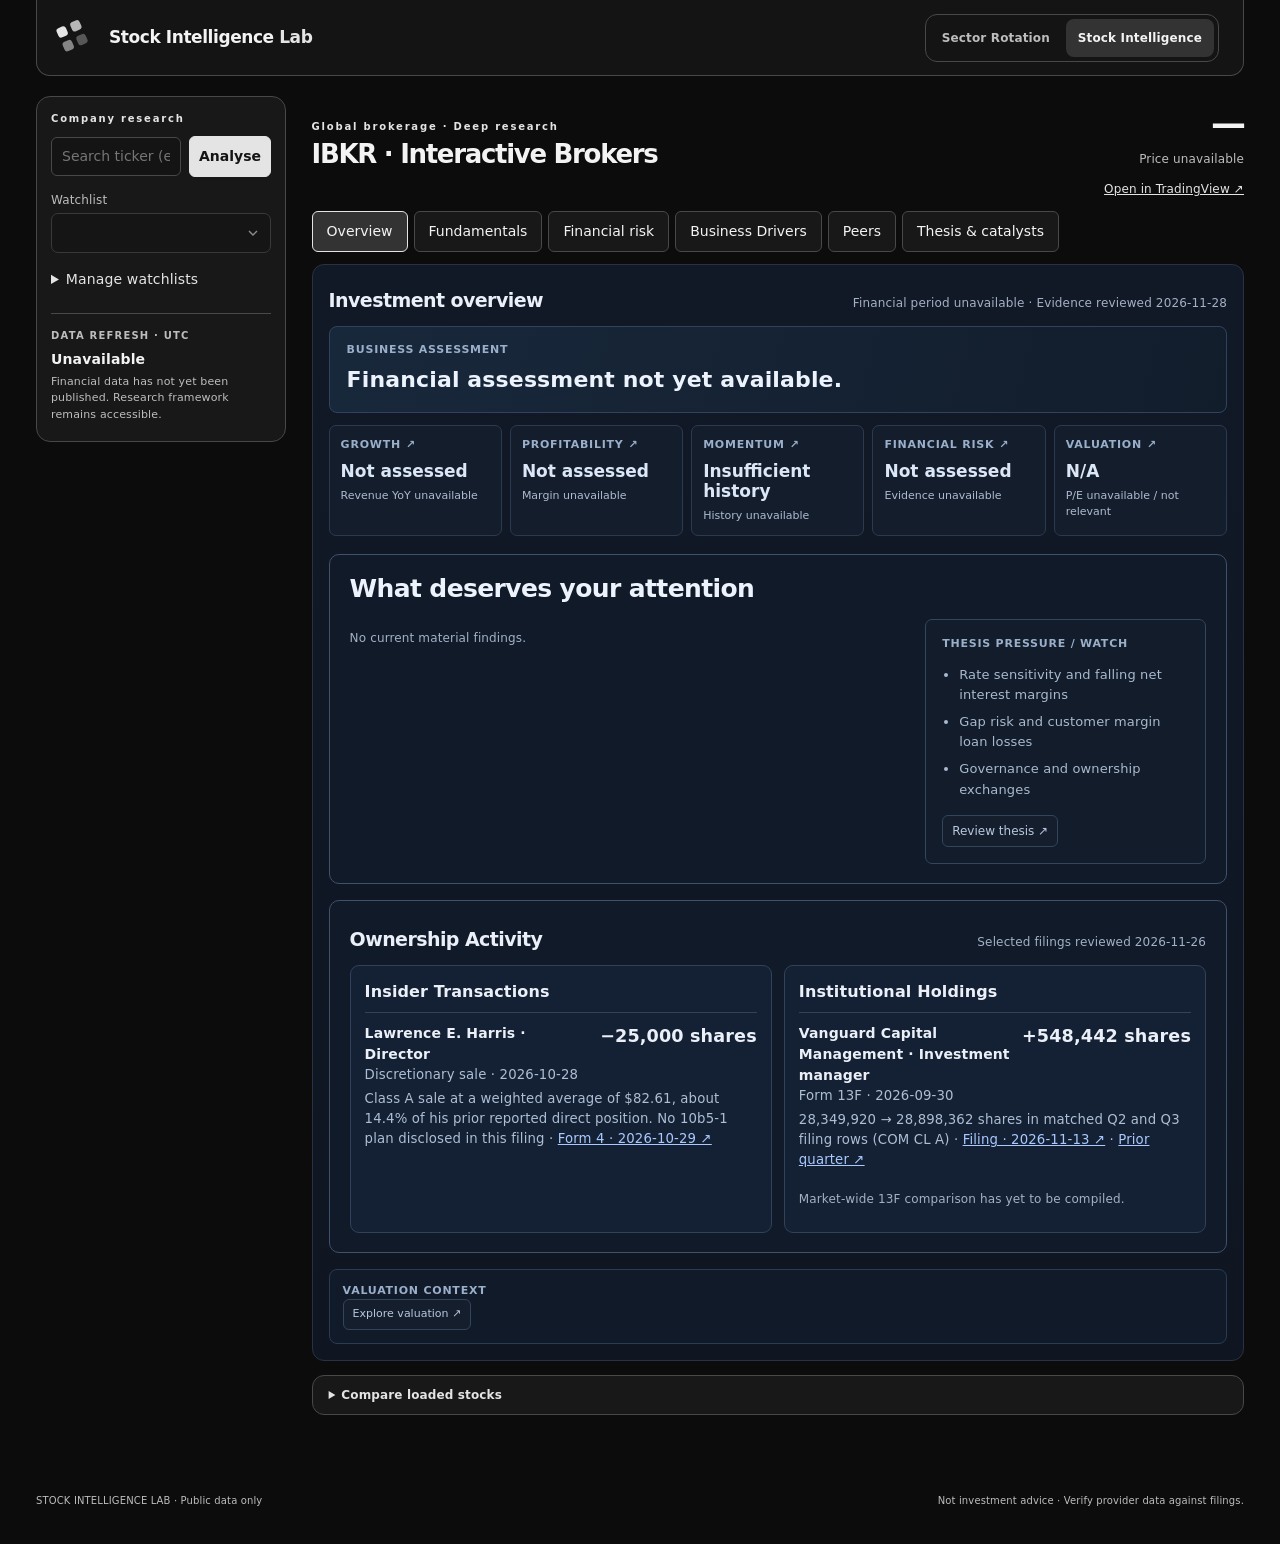
==== commit ed21fe60: "Use a neutral black and gray dashboard theme" ====
--- a/sector-rotation-dashboard/site/stocks.html
+++ b/sector-rotation-dashboard/site/stocks.html
@@ -1,5 +1,5 @@
 <!doctype html>
-<html lang="en"><head><meta charset="utf-8"><meta name="viewport" content="width=device-width, initial-scale=1"><meta name="color-scheme" content="dark"><title>Stock Intelligence Lab</title><link rel="stylesheet" href="styles.css?v=3"><link rel="stylesheet" href="stocks.css?v=40"><link rel="stylesheet" href="dashboard-shell.css?v=2"><script src="https://cdn.plot.ly/plotly-3.3.1.min.js" defer></script><script src="stocks.js?v=46" defer></script><script src="watchlist-manager.js?v=1" defer></script><script>window.addEventListener('error',function(e){var n=document.getElementById('startup-message');if(n)n.textContent='Dashboard could not initialize. Please reload or report this error: '+(e.message||'script unavailable');},true);</script></head>
+<html lang="en"><head><meta charset="utf-8"><meta name="viewport" content="width=device-width, initial-scale=1"><meta name="color-scheme" content="dark"><title>Stock Intelligence Lab</title><link rel="stylesheet" href="styles.css?v=3"><link rel="stylesheet" href="stocks.css?v=40"><link rel="stylesheet" href="dashboard-shell.css?v=3"><script src="https://cdn.plot.ly/plotly-3.3.1.min.js" defer></script><script src="stocks.js?v=46" defer></script><script src="watchlist-manager.js?v=1" defer></script><script>window.addEventListener('error',function(e){var n=document.getElementById('startup-message');if(n)n.textContent='Dashboard could not initialize. Please reload or report this error: '+(e.message||'script unavailable');},true);</script></head>
 <body class="research-page"><div class="app-shell"><header class="site-header">
       <div class="brand-wrap">
         <div class="brand-mark" aria-hidden="true"><span></span><span></span><span></span><span></span></div>
--- a/sector-rotation-dashboard/site/dashboard-shell.css
+++ b/sector-rotation-dashboard/site/dashboard-shell.css
@@ -1,15 +1,15 @@
-/* Espresso & Copper applies to the dashboard shell. Stock analysis panels use stocks.css. */
+/* The black and gray palette applies to the dashboard shell. Stock analysis panels use stocks.css. */
 .rotation-page,
 .research-page {
-  --espresso: #211815;
-  --espresso-raised: #33241e;
-  --espresso-header: #2a1c18;
-  --copper-ink: #fff1e4;
-  --copper-muted: #d4bca9;
-  --copper-line: #755644;
-  --copper: #ffb887;
-  --copper-selected: #543628;
-  background: var(--espresso);
+  --black: #0c0c0c;
+  --gray-surface: #181818;
+  --gray-header: #141414;
+  --gray-ink: #f3f3f3;
+  --gray-muted: #bdbdbd;
+  --gray-line: #484848;
+  --gray-accent: #e4e4e4;
+  --gray-selected: #333333;
+  background: var(--black);
 }
 
 .site-header {
@@ -17,24 +17,24 @@
   min-height: 76px;
   gap: 16px;
   padding: 12px clamp(12px, 2vw, 24px);
-  background: var(--espresso-header);
-  border: 1px solid var(--copper-line);
+  background: var(--gray-header);
+  border: 1px solid var(--gray-line);
   border-top: 0;
   border-radius: 0 0 14px 14px;
 }
-.site-header .brand-name { color: var(--copper-ink); font-size: 17px; letter-spacing: -.025em; }
-.site-header .brand-name span { color: var(--copper); }
+.site-header .brand-name { color: var(--gray-ink); font-size: 17px; letter-spacing: -.025em; }
+.site-header .brand-name span { color: var(--gray-accent); }
 .site-header .brand-mark { flex: none; }
-.site-header .brand-mark span { background: var(--copper); }
-.site-header .brand-mark span:nth-child(2) { background: #d78d67; }
-.site-header .brand-mark span:nth-child(3) { background: #bd7353; }
-.site-header .brand-mark span:nth-child(4) { background: #815240; }
+.site-header .brand-mark span { background: var(--gray-accent); }
+.site-header .brand-mark span:nth-child(2) { background: #b6b6b6; }
+.site-header .brand-mark span:nth-child(3) { background: #858585; }
+.site-header .brand-mark span:nth-child(4) { background: #575757; }
 .site-navigation {
   display: flex;
   flex-wrap: wrap;
   gap: 4px;
   padding: 4px;
-  border: 1px solid var(--copper-line);
+  border: 1px solid var(--gray-line);
   border-radius: 12px;
 }
 .site-navigation a {
@@ -43,40 +43,40 @@
   min-height: 38px;
   padding: 0 12px;
   border-radius: 8px;
-  color: var(--copper-muted);
+  color: var(--gray-muted);
   font-size: 12px;
   font-weight: 700;
   text-decoration: none;
 }
 .site-navigation a:hover,
-.site-navigation a[aria-current="page"] { background: var(--copper-selected); color: var(--copper-ink); }
+.site-navigation a[aria-current="page"] { background: var(--gray-selected); color: var(--gray-ink); }
 .site-navigation a:focus-visible,
 .rotation-page main :is(button,select,summary,[tabindex]):focus-visible,
 .research-page :is(.stock-toolbar,.stock-head,.universe-details) :is(a,button,input,select,summary,textarea):focus-visible,
 .research-page #tabs button:focus-visible {
-  outline: 2px solid var(--copper);
+  outline: 2px solid var(--gray-accent);
   outline-offset: 3px;
 }
-:is(.rotation-page,.research-page) .footer { color: var(--copper-muted); }
-.rotation-page .footer strong { color: var(--copper-ink); }
+:is(.rotation-page,.research-page) .footer { color: var(--gray-muted); }
+.rotation-page .footer strong { color: var(--gray-ink); }
 .rotation-page .intro-row {
   margin-block: 22px 18px;
   padding: clamp(20px, 3vw, 42px);
-  border: 1px solid var(--copper-line);
+  border: 1px solid var(--gray-line);
   border-radius: 18px;
-  background: linear-gradient(115deg, #2a1c18, #402a20);
+  background: linear-gradient(115deg, #141414, #242424);
 }
-.rotation-page .intro-row h1 { color: var(--copper-ink); font-size: clamp(32px, 4.8vw, 62px); }
-.rotation-page .intro-row :is(em,.eyebrow) { color: var(--copper); }
-.rotation-page :is(.intro-sub,.asof-foot,.stat-desc,.rank-caption,.control-group,.chart-foot,.side-description,.small-note,.filter-footer span,.empty-moves) { color: var(--copper-muted); }
+.rotation-page .intro-row h1 { color: var(--gray-ink); font-size: clamp(32px, 4.8vw, 62px); }
+.rotation-page .intro-row :is(em,.eyebrow) { color: var(--gray-accent); }
+.rotation-page :is(.intro-sub,.asof-foot,.stat-desc,.rank-caption,.control-group,.chart-foot,.side-description,.small-note,.filter-footer span,.empty-moves) { color: var(--gray-muted); }
 .rotation-page .intro-sub { font-size: 14px; }
 .rotation-page .asof-card { padding: 0; }
-.rotation-page .signal-indicator { justify-content: flex-end; margin-top: 8px; color: var(--copper-ink); }
-.rotation-page :is(.asof-label,.stat-top) { color: var(--copper-muted); }
+.rotation-page .signal-indicator { justify-content: flex-end; margin-top: 8px; color: var(--gray-ink); }
+.rotation-page :is(.asof-label,.stat-top) { color: var(--gray-muted); }
 .rotation-page :is(.stat-card,.visual-card,.side-card,.ranking-card) {
-  background: var(--espresso-raised);
-  border-color: var(--copper-line);
-  color: var(--copper-ink);
+  background: var(--gray-surface);
+  border-color: var(--gray-line);
+  color: var(--gray-ink);
 }
 .rotation-page .stat-card { min-height: 104px; padding-block: 15px; }
 .rotation-page .rank-caption { font-size: 11px; letter-spacing: 0; }
@@ -85,28 +85,28 @@
 .rotation-page :is(.control-group select,.rotation-settings summary) { width: 100%; min-width: 0; }
 .rotation-page select,
 .rotation-page .rotation-settings summary {
-  background-color: var(--espresso-header);
-  border: 1px solid var(--copper-line);
-  color: var(--copper-ink);
+  background-color: var(--gray-header);
+  border: 1px solid var(--gray-line);
+  color: var(--gray-ink);
 }
 .rotation-page .rotation-settings summary { padding: 9px 10px; border-radius: 7px; cursor: pointer; font-size: 12px; }
 .rotation-page .rotation-settings[open] { grid-column: 1 / -1; }
 .rotation-page .rotation-settings-fields { display: grid; grid-template-columns: repeat(auto-fit,minmax(125px,1fr)); gap: 10px; padding-top: 10px; }
-.rotation-page .panel-help { grid-column: 1 / -1; margin-left: 0; color: var(--copper-muted); }
+.rotation-page .panel-help { grid-column: 1 / -1; margin-left: 0; color: var(--gray-muted); }
 .rotation-page :is(.move-row,.sector-filter,.ticker-avatar,.ranking-card thead) {
-  background: var(--espresso-header);
-  border-color: var(--copper-line);
-  color: var(--copper-ink);
+  background: var(--gray-header);
+  border-color: var(--gray-line);
+  color: var(--gray-ink);
 }
-.rotation-page .sector-filter[aria-pressed="false"] { background: var(--espresso-header); color: var(--copper-muted); opacity: .8; }
-.rotation-page :is(.sector-filter:hover,.text-button,th button.active-sort) { color: var(--copper); }
-.rotation-page .sector-filter:hover { border-color: var(--copper); }
-.rotation-page :is(th,td,.chart-foot) { border-color: #624836; }
-.rotation-page th { color: var(--copper-muted); }
-.rotation-page td { color: var(--copper-ink); }
-.rotation-page :is(.ticker-secondary,.move-desc,.move-now) { color: var(--copper-muted); }
+.rotation-page .sector-filter[aria-pressed="false"] { background: var(--gray-header); color: var(--gray-muted); opacity: .8; }
+.rotation-page :is(.sector-filter:hover,.text-button,th button.active-sort) { color: var(--gray-accent); }
+.rotation-page .sector-filter:hover { border-color: var(--gray-accent); }
+.rotation-page :is(th,td,.chart-foot) { border-color: #404040; }
+.rotation-page th { color: var(--gray-muted); }
+.rotation-page td { color: var(--gray-ink); }
+.rotation-page :is(.ticker-secondary,.move-desc,.move-now) { color: var(--gray-muted); }
 .rotation-page tbody tr:hover,
-.rotation-page tbody tr.spotlight { background: var(--copper-selected); }
+.rotation-page tbody tr.spotlight { background: var(--gray-selected); }
 
 .research-page .research-layout {
   display: grid;
@@ -127,43 +127,43 @@
   overflow: auto;
   margin: 0;
   padding: 14px;
-  border: 1px solid var(--copper-line);
+  border: 1px solid var(--gray-line);
   border-radius: 14px;
-  background: var(--espresso-raised);
-  color: var(--copper-ink);
+  background: var(--gray-surface);
+  color: var(--gray-ink);
 }
-.research-page :is(.stock-toolbar,.stock-head) .eyebrow { color: var(--copper); }
+.research-page :is(.stock-toolbar,.stock-head) .eyebrow { color: var(--gray-accent); }
 .research-page .ticker-form { margin: 10px 0 14px; flex-wrap: nowrap; }
 .research-page .ticker-form input { flex: 1; min-width: 0; width: 100%; }
-.research-page .research-list-label { display: block; margin-bottom: 4px; font-size: 12px; color: var(--copper-muted); }
+.research-page .research-list-label { display: block; margin-bottom: 4px; font-size: 12px; color: var(--gray-muted); }
 .research-page #research-list { min-width: 0; width: 100%; }
 .research-page .stock-toolbar :is(input, select, textarea, button) {
-  background-color: var(--espresso-header);
-  border-color: var(--copper-line);
-  color: var(--copper-ink);
+  background-color: var(--gray-header);
+  border-color: var(--gray-line);
+  color: var(--gray-ink);
 }
-.research-page .ticker-form .stock-action { background: var(--copper); border-color: var(--copper); color: #2a1c18; font-weight: 750; padding-inline: 9px; }
-.research-page .ticker-form .stock-action:hover { background: #ffd0ac; }
-.research-page #watchlist .stock-watchlist-group { display: block; padding-block: 8px; border-bottom: 1px solid var(--copper-line); }
+.research-page .ticker-form .stock-action { background: var(--gray-accent); border-color: var(--gray-accent); color: #141414; font-weight: 750; padding-inline: 9px; }
+.research-page .ticker-form .stock-action:hover { background: #ffffff; }
+.research-page #watchlist .stock-watchlist-group { display: block; padding-block: 8px; border-bottom: 1px solid var(--gray-line); }
 .research-page #watchlist .stock-watchlist-group[hidden] { display: none; }
 .research-page #watchlist .stock-watchlist-group > span { display: none; }
 .research-page #watchlist button { min-height: 34px; }
 .research-page #watchlist button[aria-pressed="true"],
-.research-page #tabs button[aria-pressed="true"] { background: var(--copper-selected); border-color: var(--copper); color: var(--copper-ink); }
+.research-page #tabs button[aria-pressed="true"] { background: var(--gray-selected); border-color: var(--gray-accent); color: var(--gray-ink); }
 .research-page #watchlist button:hover,
-.research-page #tabs button:hover { border-color: var(--copper); }
-.research-page .stock-fresh { max-width: none; padding-top: 10px; border-top: 1px solid var(--copper-line); text-align: left; }
+.research-page #tabs button:hover { border-color: var(--gray-accent); }
+.research-page .stock-fresh { max-width: none; padding-top: 10px; border-top: 1px solid var(--gray-line); text-align: left; }
 .research-page .stock-fresh strong { display: block; margin-block: 4px; }
 .research-page .stock-toolbar :is(.stock-note,.asof-label),
-.research-page .stock-head :is(.stock-note,p) { color: var(--copper-muted); }
+.research-page .stock-head :is(.stock-note,p) { color: var(--gray-muted); }
 .research-page :is(.list-manager,.universe-details) > summary,
-.research-page .stock-head a { color: var(--copper); }
+.research-page .stock-head a { color: var(--gray-accent); }
 .research-page .list-manager form { grid-template-columns: minmax(0,1fr); }
 .research-page .list-manager :is(select,input,textarea) { width: 100%; min-width: 0; }
-.research-page .stock-head { margin-top: 0; color: var(--copper-ink); }
+.research-page .stock-head { margin-top: 0; color: var(--gray-ink); }
 .research-page #tabs { gap: 6px; }
-.research-page #tabs button { min-height: 40px; background: var(--espresso-raised); border-color: var(--copper-line); color: var(--copper-ink); }
-.research-page .universe-details { margin-top: 14px; background: var(--espresso-raised); border-color: var(--copper-line); }
+.research-page #tabs button { min-height: 40px; background: var(--gray-surface); border-color: var(--gray-line); color: var(--gray-ink); }
+.research-page .universe-details { margin-top: 14px; background: var(--gray-surface); border-color: var(--gray-line); }
 .research-page .research-layout > .footer { grid-column: 1 / -1; }
 @media(max-width: 760px) {
   .research-page .research-layout { grid-template-columns: minmax(0,1fr); }
@@ -181,3 +181,17 @@
   .rotation-page .rotation-settings { grid-column: 1 / -1; }
   .research-page #watchlist button { min-height: 38px; }
 }
+
+/* Keep navigation neutral while preserving analytical color indicators. */
+.rotation-page :is(.stat-deco,.sort-hint,.help-icon,.axis-x,.axis-y,.arrow-icon,.move-arrow,.footer-dot) {
+  color: var(--gray-muted);
+}
+.rotation-page .help-icon { border-color: var(--gray-line); }
+:is(.rotation-page .controls-row,.research-page .stock-toolbar) select {
+  background-image: url("data:image/svg+xml,%3Csvg xmlns='http://www.w3.org/2000/svg' width='10' height='7'%3E%3Cpath d='M1 1l4 4 4-4' fill='none' stroke='%23bdbdbd' stroke-width='1.4'/%3E%3C/svg%3E");
+}
+.research-page .stock-toolbar :is(.ticker-feedback a,#list-status a) { color: var(--gray-accent); }
+.research-page .universe-details thead { background: var(--gray-header); border-color: var(--gray-line); }
+.research-page .universe-details th { color: var(--gray-muted); }
+.research-page .universe-details td { color: var(--gray-ink); border-color: var(--gray-line); }
+.research-page .universe-details #overview tr:hover { background: var(--gray-selected); }
